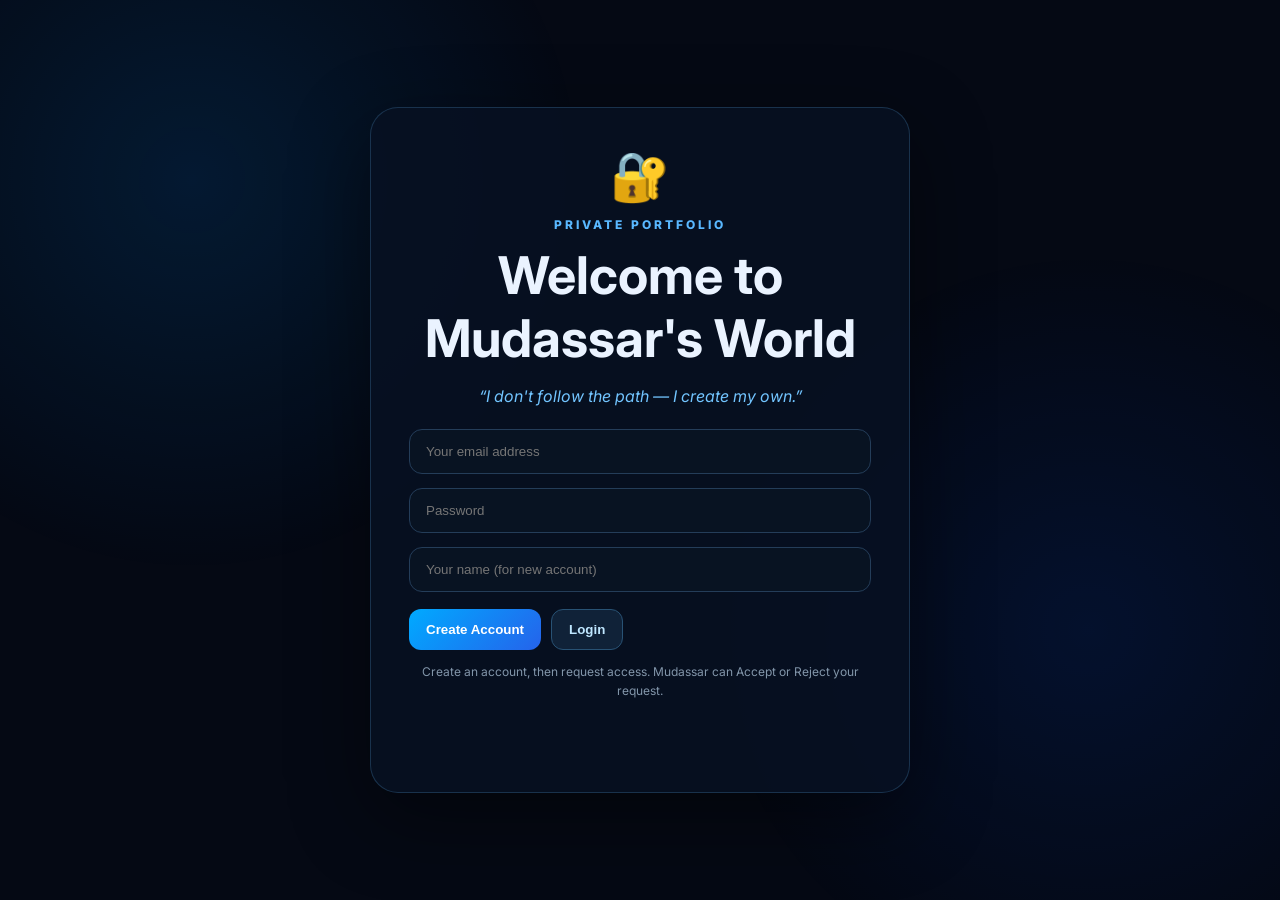
==== index.html @ cb828312 "DIT Student | Web Developer | Video Editor | MS Office & Data Entry Specialist" ====
<!DOCTYPE html>
<html lang="en">
<head>
  <meta charset="UTF-8">
  <meta name="viewport" content="width=device-width, initial-scale=1.0">
  <title>Mudassar's World | Private Portfolio</title>
  <link rel="stylesheet" href="style.css">
  <link rel="preconnect" href="https://fonts.googleapis.com">
  <link href="https://fonts.googleapis.com/css2?family=Inter:wght@400;500;600;700;800&display=swap" rel="stylesheet">
</head>
<body>
  <div id="accessScreen" class="access-screen">
    <div class="access-card">
      <div class="brand-icon">🔐</div>
      <p class="eyebrow">PRIVATE PORTFOLIO</p>
      <h1>Welcome to Mudassar's World</h1>
      <p class="tagline">“I don't follow the path — I create my own.”</p>

      <div id="authArea">
        <div id="authForm">
          <input id="email" type="email" placeholder="Your email address" autocomplete="email">
          <input id="password" type="password" placeholder="Password" autocomplete="current-password">
          <input id="fullName" type="text" placeholder="Your name (for new account)">
          <div class="btn-row">
            <button id="signupBtn" class="btn primary">Create Account</button>
            <button id="loginBtn" class="btn secondary">Login</button>
          </div>
          <p class="small">Create an account, then request access. Mudassar can Accept or Reject your request.</p>
        </div>

        <div id="requestArea" class="hidden">
          <p id="loggedInText"></p>
          <textarea id="reason" placeholder="Why would you like to view this portfolio?"></textarea>
          <button id="requestBtn" class="btn primary full">Request Access</button>
          <button id="logoutBtn" class="link-btn">Log out</button>
        </div>

        <div id="statusArea" class="hidden">
          <div id="statusIcon" class="status-icon">⏳</div>
          <h2 id="statusTitle">Access Pending</h2>
          <p id="statusText">Your request is waiting for approval.</p>
          <button id="refreshBtn" class="btn secondary">Check Again</button>
          <button id="logoutBtn2" class="link-btn">Log out</button>
        </div>
      </div>

      <p id="message" class="message"></p>
    </div>
  </div>

  <main id="site" class="hidden">
    <nav class="nav">
      <div class="logo">M<span>U</span>DASSAR</div>
      <div class="nav-links">
        <a href="#home">🏠 Home</a>
        <a href="#about">👤 About</a>
        <a href="#education">🎓 Education</a>
        <a href="#dit">💻 DIT Journey</a>
        <a href="#skills">🛠️ Skills</a>
        <a href="#projects">🚀 Projects</a>
        <a href="#photos">📸 Photos</a>
        <a href="#videos">🎬 Videos</a>
        <a href="#contact">📞 Contact</a>
      </div>
      <button id="siteLogout" class="logout-small">Logout</button>
    </nav>

    <section id="home" class="hero">
      <div class="hero-glow"></div>
      <div class="hero-content">
        <div class="profile-wrap">
          <img src="images/profile.jpg" alt="Mudassar profile photo" onerror="this.style.display='none';this.nextElementSibling.style.display='grid'">
          <div class="profile-placeholder">M</div>
        </div>
        <p class="eyebrow">WELCOME TO MY WORLD</p>
        <h1>Mudassar's <span>Portfolio</span></h1>
        <p class="hero-quote">“I don't follow the path — I create my own.”</p>
        <p class="hero-sub">DIT Student • Web Developer • Video Editor • Creative Learner</p>
        <div class="hero-buttons">
          <a class="btn primary" href="#about">Explore My Portfolio →</a>
          <a class="btn secondary" href="#projects">View Projects</a>
        </div>
      </div>
    </section>

    <section id="about" class="section">
      <div class="section-title"><span>👤</span><div><p>WHO I AM</p><h2>About Me</h2></div></div>
      <div class="about-grid">
        <div class="glass card">
          <h3>Hi, I'm Mudassar 👋</h3>
          <p>I am a student and technology learner interested in web development, office productivity, graphic design and video editing. I enjoy building practical projects and improving my computer skills.</p>
          <p>My current learning journey includes DIT at Government Skill Development Center, Hassa Balakot, while continuing my college studies.</p>
        </div>
        <div class="stats">
          <div class="glass stat"><strong>20</strong><span>Photos</span></div>
          <div class="glass stat"><strong>20</strong><span>Videos</span></div>
          <div class="glass stat"><strong>6/12</strong><span>DIT Months</span></div>
          <div class="glass stat"><strong>1st</strong><span>Year Complete</span></div>
        </div>
      </div>
    </section>

    <section id="education" class="section alt">
      <div class="section-title"><span>🎓</span><div><p>MY ACADEMIC PATH</p><h2>Education</h2></div></div>
      <div class="timeline">
        <article class="timeline-item glass"><div class="dot">🏫</div><div><span>Completed</span><h3>Matriculation</h3><p>Government High School Jabri Kalish, Mansehra</p></div></article>
        <article class="timeline-item glass"><div class="dot">🎓</div><div><span>Completed</span><h3>Intermediate — 1st Year</h3><p>Government Degree College Balakot</p></div></article>
        <article class="timeline-item glass"><div class="dot">💻</div><div><span>In Progress</span><h3>Diploma in Information Technology (DIT)</h3><p>Government Skill Development Center (GSDC), Hassa Balakot</p><p><b>Course:</b> 1 year &nbsp; | &nbsp; <b>Progress:</b> 6 months</p></div></article>
      </div>
    </section>

    <section id="dit" class="section">
      <div class="section-title"><span>💻</span><div><p>MY LEARNING STORY</p><h2>DIT Journey</h2></div></div>
      <div class="glass progress-card">
        <div class="progress-head"><div><h3>Diploma in Information Technology</h3><p>Government Skill Development Center, Hassa Balakot</p></div><strong>50%</strong></div>
        <div class="progress"><div style="width:50%"></div></div>
        <p class="progress-note">6 months completed out of 12 months</p>
      </div>
      <div class="journey-grid">
        <div class="glass journey"><span>01–02</span><h3>🖥️ Computer Basics</h3><p>Computer fundamentals, Windows, file management, typing and office basics.</p></div>
        <div class="glass journey"><span>03–04</span><h3>📊 Office & Data</h3><p>MS Word, Excel, PowerPoint, formulas and data-entry practice.</p></div>
        <div class="glass journey"><span>05–06</span><h3>🌐 Creative & Web</h3><p>HTML/CSS, website work, Photoshop and Premiere Pro/video editing practice.</p></div>
        <div class="glass journey future"><span>07–12</span><h3>🚀 Next Stage</h3><p>Advanced practical work, projects and remaining DIT learning. Update this area according to your actual syllabus.</p></div>
      </div>
    </section>

    <section id="skills" class="section alt">
      <div class="section-title"><span>🛠️</span><div><p>WHAT I CAN DO</p><h2>My Skills</h2></div></div>
      <div class="skill-grid">
        <div class="skill glass"><div>📄</div><h3>MS Word</h3><p>Documents & formatting</p></div>
        <div class="skill glass"><div>📊</div><h3>MS Excel</h3><p>Formulas & spreadsheets</p></div>
        <div class="skill glass"><div>📽️</div><h3>PowerPoint</h3><p>Presentations</p></div>
        <div class="skill glass"><div>⌨️</div><h3>Data Entry</h3><p>Accurate data work</p></div>
        <div class="skill glass"><div>🌐</div><h3>HTML / CSS</h3><p>Web development</p></div>
        <div class="skill glass"><div>🎨</div><h3>Photoshop</h3><p>Graphic editing</p></div>
        <div class="skill glass"><div>🎬</div><h3>Premiere Pro</h3><p>Video editing</p></div>
        <div class="skill glass"><div>🤖</div><h3>AI Tools</h3><p>AI & creative workflows</p></div>
        <div class="skill glass"><div>💻</div><h3>C / C++</h3><p>Programming basics</p></div>
        <div class="skill glass"><div>🔗</div><h3>Networking</h3><p>Computer networking basics</p></div>
      </div>
    </section>

    <section id="projects" class="section">
      <div class="section-title"><span>🚀</span><div><p>MY WORK</p><h2>Projects</h2></div></div>
      <div class="project-grid">
        <article class="glass project"><div class="project-icon">🌐</div><h3>GSDC Hassa Balakot Website</h3><p>A responsive educational website project with modern sections and information.</p><span>HTML • CSS • JavaScript</span></article>
        <article class="glass project"><div class="project-icon">🎬</div><h3>Video Editing Projects</h3><p>Creative edits and video projects created while learning Premiere Pro.</p><span>Premiere Pro</span></article>
        <article class="glass project"><div class="project-icon">📊</div><h3>Office & Excel Practice</h3><p>Documents, spreadsheets, formulas and data-entry practice.</p><span>MS Office</span></article>
      </div>
    </section>

    <section id="photos" class="section alt">
      <div class="section-title"><span>📸</span><div><p>MY MEMORIES</p><h2>Photo Gallery</h2></div></div>
      <div class="media-grid" id="photoGrid"></div>
    </section>

    <section id="videos" class="section">
      <div class="section-title"><span>🎬</span><div><p>MY CREATIVE WORK</p><h2>Video Gallery</h2></div></div>
      <div class="video-grid" id="videoGrid"></div>
    </section>

    <section id="contact" class="section alt">
      <div class="section-title"><span>📞</span><div><p>LET'S CONNECT</p><h2>Contact</h2></div></div>
      <div class="glass contact-card">
        <h3>Thanks for visiting my portfolio! 🙌</h3>
        <p>You can add your real email and social links here before publishing.</p>
        <div class="contact-links">
          <a href="mailto:your-email@example.com">📧 Email</a>
          <a href="#" aria-label="Social profile">🌐 Social Media</a>
        </div>
      </div>
    </section>

    <footer>© 2026 Mudassar's Portfolio • Built with HTML, CSS & JavaScript</footer>
  </main>

  <script src="https://cdn.jsdelivr.net/npm/@supabase/supabase-js@2"></script>
  <script src="config.js"></script>
  <script src="app.js"></script>
</body>
</html>
---- style.css ----
*{box-sizing:border-box}html{scroll-behavior:smooth}body{margin:0;font-family:Inter,Arial,sans-serif;background:#050914;color:#eaf3ff}body:before{content:"";position:fixed;inset:0;pointer-events:none;background:radial-gradient(circle at 15% 20%,rgba(0,140,255,.13),transparent 30%),radial-gradient(circle at 85% 70%,rgba(0,80,255,.11),transparent 30%);z-index:-1}.hidden{display:none!important}.access-screen{min-height:100vh;display:grid;place-items:center;padding:24px}.access-card{width:min(540px,100%);padding:38px;border:1px solid rgba(100,190,255,.2);border-radius:28px;background:rgba(8,17,34,.86);box-shadow:0 25px 80px rgba(0,0,0,.45);text-align:center}.brand-icon{font-size:48px}.eyebrow{letter-spacing:3px;font-size:12px;color:#59b8ff;font-weight:800}.access-card h1{font-size:clamp(30px,6vw,52px);margin:12px 0}.tagline,.hero-quote{color:#72c5ff;font-style:italic}.access-card input,.access-card textarea{width:100%;margin:7px 0;padding:14px 16px;border-radius:13px;border:1px solid #243d59;background:#081322;color:white;outline:none}.access-card textarea{min-height:100px;resize:vertical}.btn-row{display:flex;gap:10px;margin-top:10px}.btn{border:0;border-radius:12px;padding:12px 17px;font-weight:800;cursor:pointer;transition:.2s}.btn:hover{transform:translateY(-2px)}.primary{background:linear-gradient(135deg,#00aaff,#2563eb);color:#fff}.secondary{background:#102238;color:#bfe7ff;border:1px solid #285274}.danger{background:#6d1720;color:#fff}.full{width:100%;margin-top:8px}.small{font-size:12px;color:#8296aa;line-height:1.6}.link-btn{background:none;border:0;color:#68bdff;cursor:pointer;margin-top:12px}.message{min-height:22px;color:#ff9b9b}.message.good{color:#69e0a5}.status-icon{font-size:50px;margin-top:10px}.nav{position:sticky;top:0;z-index:20;display:flex;align-items:center;gap:20px;padding:15px 5%;background:rgba(4,9,20,.78);backdrop-filter:blur(15px);border-bottom:1px solid rgba(100,180,255,.12)}.logo{font-weight:900;letter-spacing:2px}.logo span{color:#39b8ff}.nav-links{display:flex;gap:14px;overflow:auto;flex:1}.nav-links a{white-space:nowrap;color:#a8bfd5;text-decoration:none;font-size:13px}.nav-links a:hover{color:#4ec3ff}.logout-small{border:1px solid #294762;background:#0b1a2b;color:#9fdcff;border-radius:10px;padding:9px 12px}.hero{min-height:90vh;display:grid;place-items:center;text-align:center;padding:80px 5%;position:relative;overflow:hidden}.hero-glow{position:absolute;width:600px;height:600px;border-radius:50%;background:#008cff;filter:blur(160px);opacity:.12}.hero-content{position:relative}.profile-wrap{width:150px;height:150px;margin:0 auto 25px;border-radius:50%;padding:4px;background:linear-gradient(135deg,#00b7ff,#2455ff);box-shadow:0 0 50px rgba(0,157,255,.25)}.profile-wrap img,.profile-placeholder{width:100%;height:100%;border-radius:50%;object-fit:cover}.profile-placeholder{display:none;place-items:center;background:#0d2137;font-size:60px;font-weight:900}.hero h1{font-size:clamp(44px,8vw,90px);line-height:1;margin:10px 0}.hero h1 span{color:#3dbbff}.hero-sub{color:#9eb2c8}.hero-buttons{display:flex;justify-content:center;gap:12px;flex-wrap:wrap;margin-top:28px}.section{padding:90px 7%;max-width:1300px;margin:auto}.alt{max-width:none;background:rgba(255,255,255,.018)}.section-title{display:flex;gap:14px;align-items:center;margin-bottom:35px}.section-title>span{font-size:32px}.section-title p{margin:0;color:#4dbdff;font-size:11px;letter-spacing:2px;font-weight:800}.section-title h2{margin:5px 0;font-size:38px}.glass{background:rgba(12,25,43,.7);border:1px solid rgba(115,190,255,.12);border-radius:20px;box-shadow:0 15px 45px rgba(0,0,0,.18)}.about-grid{display:grid;grid-template-columns:1.5fr 1fr;gap:20px}.card{padding:28px;line-height:1.8}.stats{display:grid;grid-template-columns:1fr 1fr;gap:14px}.stat{padding:25px;text-align:center}.stat strong{display:block;font-size:30px;color:#51c1ff}.stat span{color:#829bb3}.timeline{display:grid;gap:18px;max-width:850px}.timeline-item{display:flex;gap:20px;padding:24px}.dot{font-size:28px}.timeline-item span,.journey>span{color:#4dbdff;font-size:12px;font-weight:800}.progress-card{padding:25px}.progress-head{display:flex;justify-content:space-between;gap:20px}.progress-head strong{font-size:32px;color:#52c4ff}.progress{height:12px;border-radius:20px;background:#10243a;overflow:hidden}.progress div{height:100%;background:linear-gradient(90deg,#00aaff,#315dff);border-radius:20px}.progress-note{color:#8097ac;font-size:13px}.journey-grid,.skill-grid,.project-grid{display:grid;grid-template-columns:repeat(4,1fr);gap:16px;margin-top:18px}.journey,.skill,.project{padding:22px}.journey h3,.skill h3,.project h3{margin:9px 0}.journey p,.skill p,.project p{color:#91a7bc;line-height:1.6;font-size:14px}.future{opacity:.78}.skill-grid{grid-template-columns:repeat(5,1fr)}.skill{text-align:center}.skill>div{font-size:32px}.project-grid{grid-template-columns:repeat(3,1fr)}.project-icon{font-size:40px}.project span{display:inline-block;margin-top:10px;padding:6px 9px;border-radius:20px;background:#0b2238;color:#55bdff;font-size:11px}.media-grid{display:grid;grid-template-columns:repeat(4,1fr);gap:15px}.media-card,.video-card{border:1px solid rgba(100,180,255,.12);border-radius:16px;background:#0b1727;overflow:hidden;color:white}.media-card{padding:0;text-align:left;cursor:pointer}.media-card img{width:100%;aspect-ratio:1;object-fit:cover;display:block}.media-card span,.video-card>span{display:block;padding:10px;color:#9bb0c4}.media-card.missing img{display:none}.media-card.missing{min-height:130px;display:grid;place-items:center}.video-grid{display:grid;grid-template-columns:repeat(3,1fr);gap:18px}.video-card video{width:100%;aspect-ratio:16/9;display:block;background:#000}.contact-card{padding:30px}.contact-links{display:flex;gap:12px;flex-wrap:wrap}.contact-links a{color:#9fdcff;text-decoration:none;padding:11px 15px;background:#0a1c30;border-radius:10px}footer{text-align:center;padding:30px;color:#627b91;font-size:12px}.admin-body{min-height:100vh;display:grid;place-items:center;padding:25px}.admin-wrap{width:min(1000px,100%)}.admin-card{padding:30px}.requests{display:grid;gap:12px;margin-top:25px}.request-row{display:flex;justify-content:space-between;gap:20px;align-items:center;padding:18px;border-radius:15px;background:#081525;border:1px solid #17334e}.request-row small{display:block;color:#8197aa;margin-top:8px}.actions{display:flex;gap:8px;flex-wrap:wrap}.status{display:inline-block;margin-top:8px;font-size:11px;font-weight:800}.status.approved{color:#5ce5a1}.status.rejected{color:#ff7777}.status.pending{color:#ffc56b}@media(max-width:900px){.nav{align-items:flex-start;flex-wrap:wrap}.nav-links{order:3;width:100%}.about-grid,.project-grid,.video-grid{grid-template-columns:1fr 1fr}.journey-grid{grid-template-columns:1fr 1fr}.skill-grid{grid-template-columns:repeat(3,1fr)}.media-grid{grid-template-columns:repeat(3,1fr)}}@media(max-width:600px){.section{padding:65px 5%}.about-grid,.project-grid,.video-grid,.journey-grid{grid-template-columns:1fr}.skill-grid{grid-template-columns:1fr 1fr}.media-grid{grid-template-columns:1fr 1fr}.access-card{padding:25px}.btn-row{flex-direction:column}.hero h1{font-size:45px}.request-row{flex-direction:column;align-items:flex-start}}
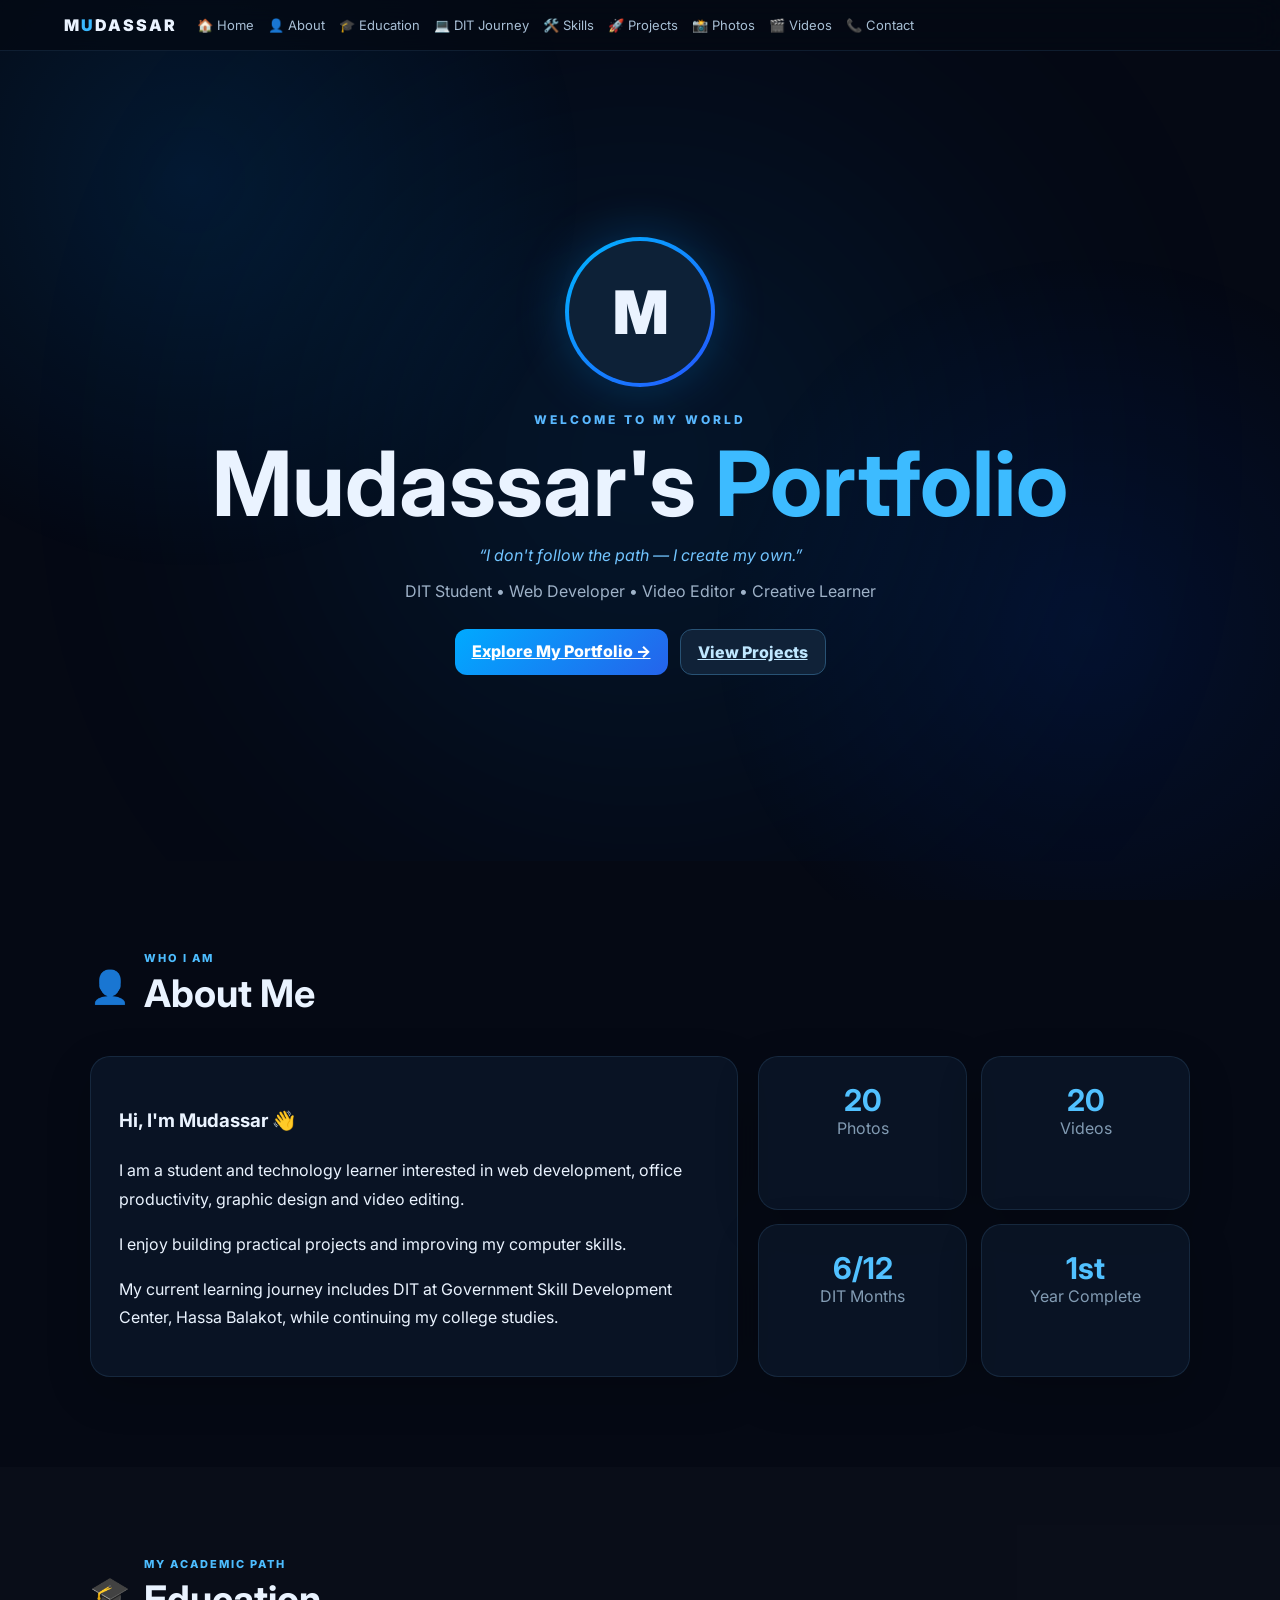
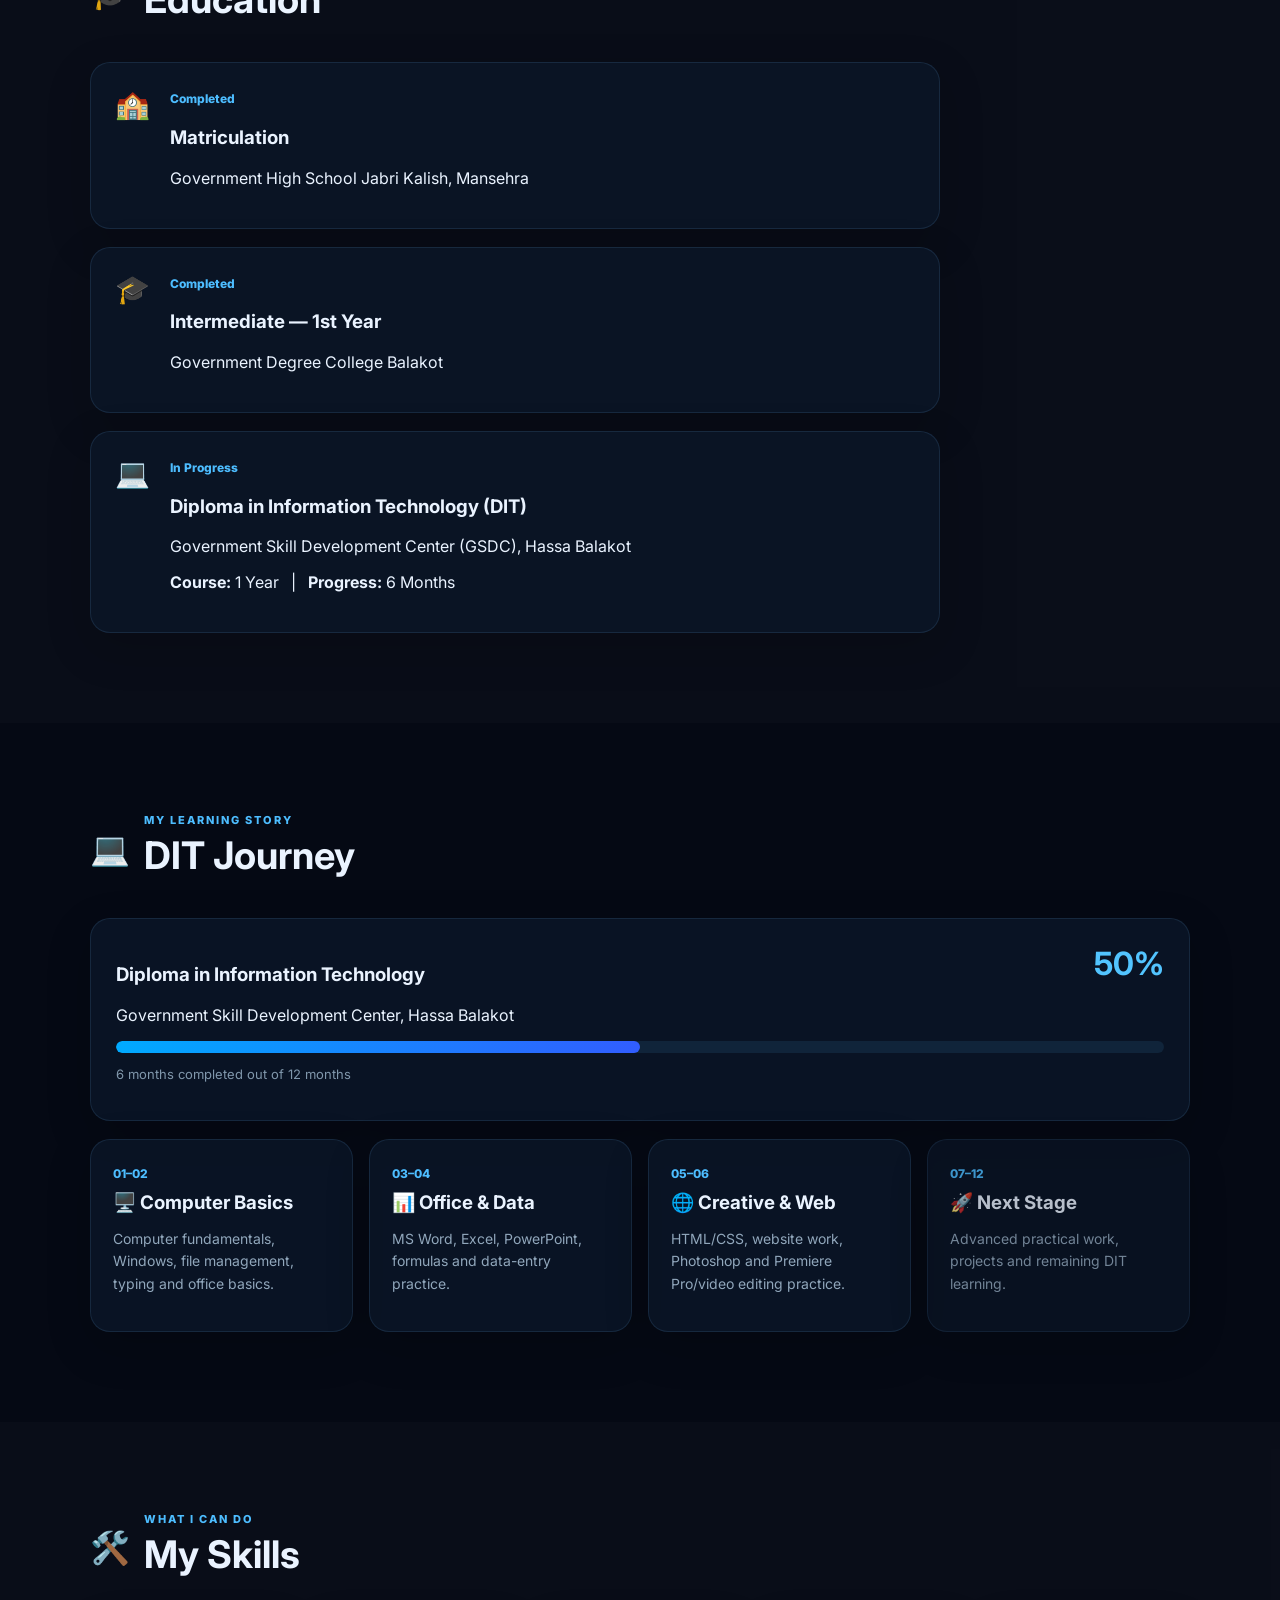
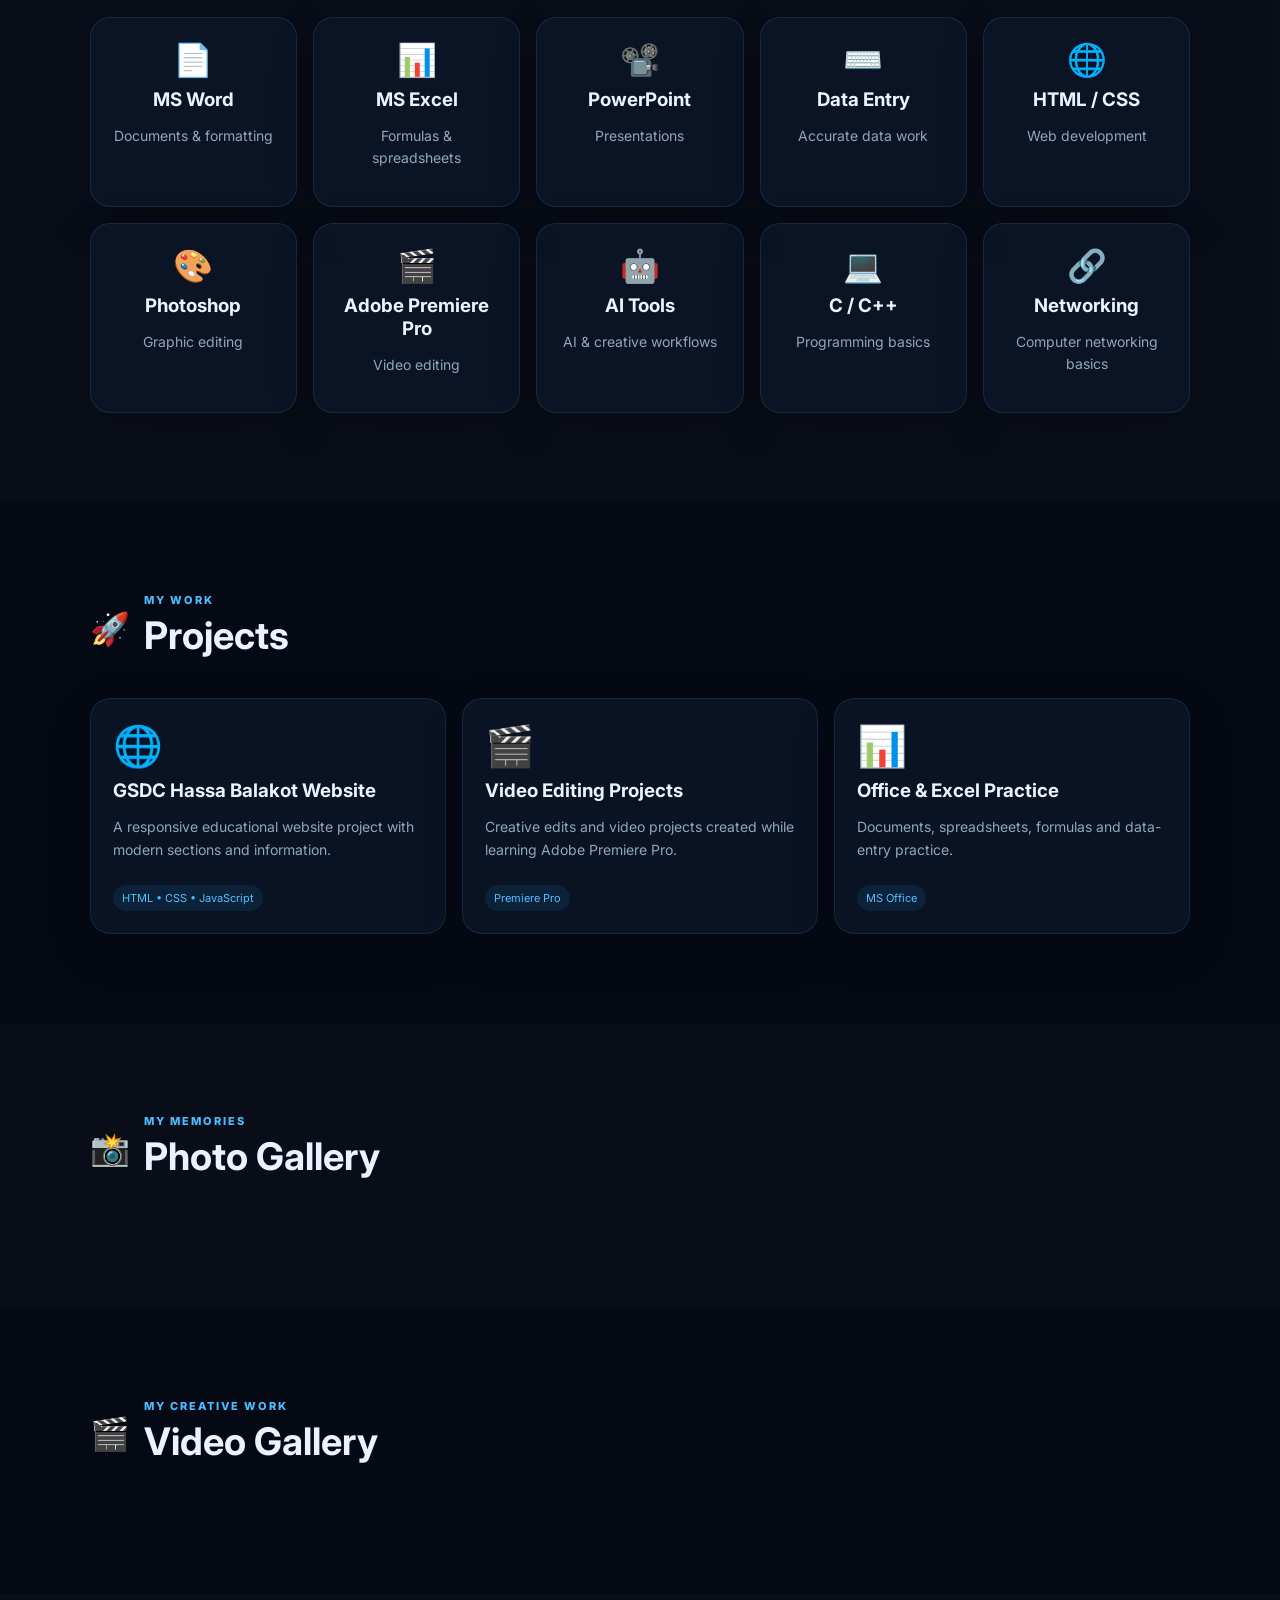
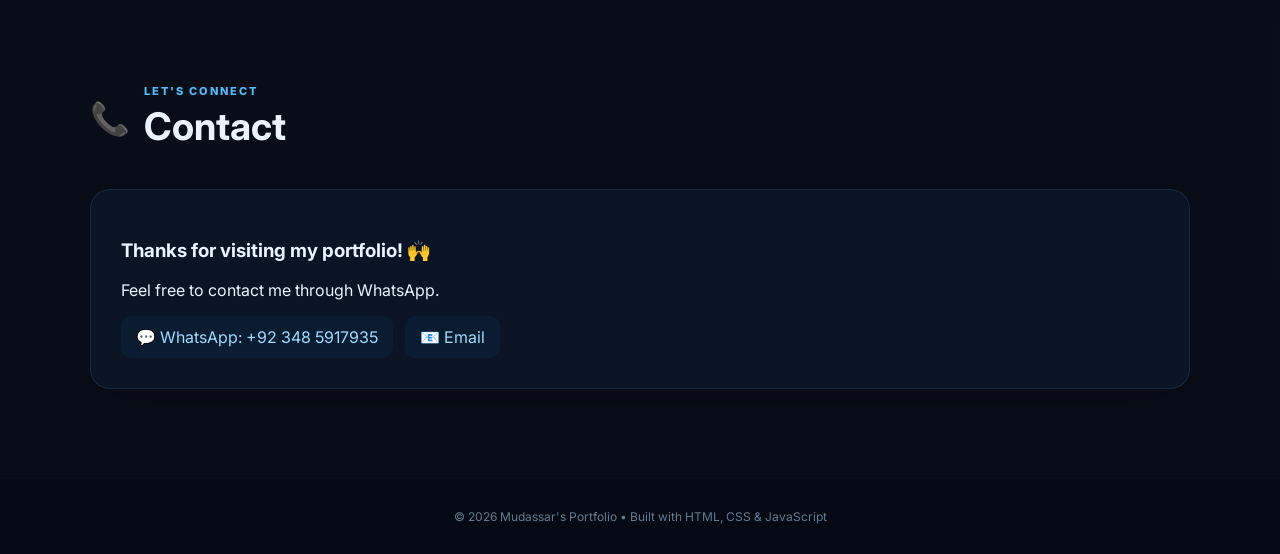
==== commit 37d07e09: "Update index.html" ====
--- a/index.html
+++ b/index.html
@@ -3,179 +3,651 @@
 <head>
   <meta charset="UTF-8">
   <meta name="viewport" content="width=device-width, initial-scale=1.0">
-  <title>Mudassar's World | Private Portfolio</title>
+
+  <title>Mudassar's World | Personal Portfolio</title>
+
   <link rel="stylesheet" href="style.css">
+
   <link rel="preconnect" href="https://fonts.googleapis.com">
   <link href="https://fonts.googleapis.com/css2?family=Inter:wght@400;500;600;700;800&display=swap" rel="stylesheet">
 </head>
+
 <body>
-  <div id="accessScreen" class="access-screen">
-    <div class="access-card">
-      <div class="brand-icon">🔐</div>
-      <p class="eyebrow">PRIVATE PORTFOLIO</p>
-      <h1>Welcome to Mudassar's World</h1>
-      <p class="tagline">“I don't follow the path — I create my own.”</p>
-
-      <div id="authArea">
-        <div id="authForm">
-          <input id="email" type="email" placeholder="Your email address" autocomplete="email">
-          <input id="password" type="password" placeholder="Password" autocomplete="current-password">
-          <input id="fullName" type="text" placeholder="Your name (for new account)">
-          <div class="btn-row">
-            <button id="signupBtn" class="btn primary">Create Account</button>
-            <button id="loginBtn" class="btn secondary">Login</button>
-          </div>
-          <p class="small">Create an account, then request access. Mudassar can Accept or Reject your request.</p>
-        </div>
-
-        <div id="requestArea" class="hidden">
-          <p id="loggedInText"></p>
-          <textarea id="reason" placeholder="Why would you like to view this portfolio?"></textarea>
-          <button id="requestBtn" class="btn primary full">Request Access</button>
-          <button id="logoutBtn" class="link-btn">Log out</button>
-        </div>
-
-        <div id="statusArea" class="hidden">
-          <div id="statusIcon" class="status-icon">⏳</div>
-          <h2 id="statusTitle">Access Pending</h2>
-          <p id="statusText">Your request is waiting for approval.</p>
-          <button id="refreshBtn" class="btn secondary">Check Again</button>
-          <button id="logoutBtn2" class="link-btn">Log out</button>
-        </div>
-      </div>
-
-      <p id="message" class="message"></p>
-    </div>
-  </div>
-
-  <main id="site" class="hidden">
-    <nav class="nav">
-      <div class="logo">M<span>U</span>DASSAR</div>
-      <div class="nav-links">
-        <a href="#home">🏠 Home</a>
-        <a href="#about">👤 About</a>
-        <a href="#education">🎓 Education</a>
-        <a href="#dit">💻 DIT Journey</a>
-        <a href="#skills">🛠️ Skills</a>
-        <a href="#projects">🚀 Projects</a>
-        <a href="#photos">📸 Photos</a>
-        <a href="#videos">🎬 Videos</a>
-        <a href="#contact">📞 Contact</a>
-      </div>
-      <button id="siteLogout" class="logout-small">Logout</button>
-    </nav>
-
-    <section id="home" class="hero">
-      <div class="hero-glow"></div>
-      <div class="hero-content">
-        <div class="profile-wrap">
-          <img src="images/profile.jpg" alt="Mudassar profile photo" onerror="this.style.display='none';this.nextElementSibling.style.display='grid'">
-          <div class="profile-placeholder">M</div>
-        </div>
-        <p class="eyebrow">WELCOME TO MY WORLD</p>
-        <h1>Mudassar's <span>Portfolio</span></h1>
-        <p class="hero-quote">“I don't follow the path — I create my own.”</p>
-        <p class="hero-sub">DIT Student • Web Developer • Video Editor • Creative Learner</p>
-        <div class="hero-buttons">
-          <a class="btn primary" href="#about">Explore My Portfolio →</a>
-          <a class="btn secondary" href="#projects">View Projects</a>
-        </div>
-      </div>
-    </section>
-
-    <section id="about" class="section">
-      <div class="section-title"><span>👤</span><div><p>WHO I AM</p><h2>About Me</h2></div></div>
-      <div class="about-grid">
-        <div class="glass card">
-          <h3>Hi, I'm Mudassar 👋</h3>
-          <p>I am a student and technology learner interested in web development, office productivity, graphic design and video editing. I enjoy building practical projects and improving my computer skills.</p>
-          <p>My current learning journey includes DIT at Government Skill Development Center, Hassa Balakot, while continuing my college studies.</p>
-        </div>
-        <div class="stats">
-          <div class="glass stat"><strong>20</strong><span>Photos</span></div>
-          <div class="glass stat"><strong>20</strong><span>Videos</span></div>
-          <div class="glass stat"><strong>6/12</strong><span>DIT Months</span></div>
-          <div class="glass stat"><strong>1st</strong><span>Year Complete</span></div>
-        </div>
-      </div>
-    </section>
-
-    <section id="education" class="section alt">
-      <div class="section-title"><span>🎓</span><div><p>MY ACADEMIC PATH</p><h2>Education</h2></div></div>
-      <div class="timeline">
-        <article class="timeline-item glass"><div class="dot">🏫</div><div><span>Completed</span><h3>Matriculation</h3><p>Government High School Jabri Kalish, Mansehra</p></div></article>
-        <article class="timeline-item glass"><div class="dot">🎓</div><div><span>Completed</span><h3>Intermediate — 1st Year</h3><p>Government Degree College Balakot</p></div></article>
-        <article class="timeline-item glass"><div class="dot">💻</div><div><span>In Progress</span><h3>Diploma in Information Technology (DIT)</h3><p>Government Skill Development Center (GSDC), Hassa Balakot</p><p><b>Course:</b> 1 year &nbsp; | &nbsp; <b>Progress:</b> 6 months</p></div></article>
-      </div>
-    </section>
-
-    <section id="dit" class="section">
-      <div class="section-title"><span>💻</span><div><p>MY LEARNING STORY</p><h2>DIT Journey</h2></div></div>
-      <div class="glass progress-card">
-        <div class="progress-head"><div><h3>Diploma in Information Technology</h3><p>Government Skill Development Center, Hassa Balakot</p></div><strong>50%</strong></div>
-        <div class="progress"><div style="width:50%"></div></div>
-        <p class="progress-note">6 months completed out of 12 months</p>
-      </div>
-      <div class="journey-grid">
-        <div class="glass journey"><span>01–02</span><h3>🖥️ Computer Basics</h3><p>Computer fundamentals, Windows, file management, typing and office basics.</p></div>
-        <div class="glass journey"><span>03–04</span><h3>📊 Office & Data</h3><p>MS Word, Excel, PowerPoint, formulas and data-entry practice.</p></div>
-        <div class="glass journey"><span>05–06</span><h3>🌐 Creative & Web</h3><p>HTML/CSS, website work, Photoshop and Premiere Pro/video editing practice.</p></div>
-        <div class="glass journey future"><span>07–12</span><h3>🚀 Next Stage</h3><p>Advanced practical work, projects and remaining DIT learning. Update this area according to your actual syllabus.</p></div>
-      </div>
-    </section>
-
-    <section id="skills" class="section alt">
-      <div class="section-title"><span>🛠️</span><div><p>WHAT I CAN DO</p><h2>My Skills</h2></div></div>
-      <div class="skill-grid">
-        <div class="skill glass"><div>📄</div><h3>MS Word</h3><p>Documents & formatting</p></div>
-        <div class="skill glass"><div>📊</div><h3>MS Excel</h3><p>Formulas & spreadsheets</p></div>
-        <div class="skill glass"><div>📽️</div><h3>PowerPoint</h3><p>Presentations</p></div>
-        <div class="skill glass"><div>⌨️</div><h3>Data Entry</h3><p>Accurate data work</p></div>
-        <div class="skill glass"><div>🌐</div><h3>HTML / CSS</h3><p>Web development</p></div>
-        <div class="skill glass"><div>🎨</div><h3>Photoshop</h3><p>Graphic editing</p></div>
-        <div class="skill glass"><div>🎬</div><h3>Premiere Pro</h3><p>Video editing</p></div>
-        <div class="skill glass"><div>🤖</div><h3>AI Tools</h3><p>AI & creative workflows</p></div>
-        <div class="skill glass"><div>💻</div><h3>C / C++</h3><p>Programming basics</p></div>
-        <div class="skill glass"><div>🔗</div><h3>Networking</h3><p>Computer networking basics</p></div>
-      </div>
-    </section>
-
-    <section id="projects" class="section">
-      <div class="section-title"><span>🚀</span><div><p>MY WORK</p><h2>Projects</h2></div></div>
-      <div class="project-grid">
-        <article class="glass project"><div class="project-icon">🌐</div><h3>GSDC Hassa Balakot Website</h3><p>A responsive educational website project with modern sections and information.</p><span>HTML • CSS • JavaScript</span></article>
-        <article class="glass project"><div class="project-icon">🎬</div><h3>Video Editing Projects</h3><p>Creative edits and video projects created while learning Premiere Pro.</p><span>Premiere Pro</span></article>
-        <article class="glass project"><div class="project-icon">📊</div><h3>Office & Excel Practice</h3><p>Documents, spreadsheets, formulas and data-entry practice.</p><span>MS Office</span></article>
-      </div>
-    </section>
-
-    <section id="photos" class="section alt">
-      <div class="section-title"><span>📸</span><div><p>MY MEMORIES</p><h2>Photo Gallery</h2></div></div>
-      <div class="media-grid" id="photoGrid"></div>
-    </section>
-
-    <section id="videos" class="section">
-      <div class="section-title"><span>🎬</span><div><p>MY CREATIVE WORK</p><h2>Video Gallery</h2></div></div>
-      <div class="video-grid" id="videoGrid"></div>
-    </section>
-
-    <section id="contact" class="section alt">
-      <div class="section-title"><span>📞</span><div><p>LET'S CONNECT</p><h2>Contact</h2></div></div>
-      <div class="glass contact-card">
-        <h3>Thanks for visiting my portfolio! 🙌</h3>
-        <p>You can add your real email and social links here before publishing.</p>
-        <div class="contact-links">
-          <a href="mailto:your-email@example.com">📧 Email</a>
-          <a href="#" aria-label="Social profile">🌐 Social Media</a>
-        </div>
-      </div>
-    </section>
-
-    <footer>© 2026 Mudassar's Portfolio • Built with HTML, CSS & JavaScript</footer>
-  </main>
-
-  <script src="https://cdn.jsdelivr.net/npm/@supabase/supabase-js@2"></script>
-  <script src="config.js"></script>
+
+  <!-- ==================== NAVBAR ==================== -->
+  <nav class="nav">
+
+    <div class="logo">
+      M<span>U</span>DASSAR
+    </div>
+
+    <div class="nav-links">
+      <a href="#home">🏠 Home</a>
+      <a href="#about">👤 About</a>
+      <a href="#education">🎓 Education</a>
+      <a href="#dit">💻 DIT Journey</a>
+      <a href="#skills">🛠️ Skills</a>
+      <a href="#projects">🚀 Projects</a>
+      <a href="#photos">📸 Photos</a>
+      <a href="#videos">🎬 Videos</a>
+      <a href="#contact">📞 Contact</a>
+    </div>
+
+  </nav>
+
+
+  <!-- ==================== HOME ==================== -->
+  <section id="home" class="hero">
+
+    <div class="hero-glow"></div>
+
+    <div class="hero-content">
+
+      <div class="profile-wrap">
+
+        <img
+          src="images/profile.jpg"
+          alt="Mudassar profile photo"
+          onerror="this.style.display='none';this.nextElementSibling.style.display='grid'"
+        >
+
+        <div class="profile-placeholder">
+          M
+        </div>
+
+      </div>
+
+      <p class="eyebrow">
+        WELCOME TO MY WORLD
+      </p>
+
+      <h1>
+        Mudassar's <span>Portfolio</span>
+      </h1>
+
+      <p class="hero-quote">
+        “I don't follow the path — I create my own.”
+      </p>
+
+      <p class="hero-sub">
+        DIT Student • Web Developer • Video Editor • Creative Learner
+      </p>
+
+      <div class="hero-buttons">
+
+        <a class="btn primary" href="#about">
+          Explore My Portfolio →
+        </a>
+
+        <a class="btn secondary" href="#projects">
+          View Projects
+        </a>
+
+      </div>
+
+    </div>
+
+  </section>
+
+
+  <!-- ==================== ABOUT ==================== -->
+  <section id="about" class="section">
+
+    <div class="section-title">
+
+      <span>👤</span>
+
+      <div>
+        <p>WHO I AM</p>
+        <h2>About Me</h2>
+      </div>
+
+    </div>
+
+
+    <div class="about-grid">
+
+      <div class="glass card">
+
+        <h3>
+          Hi, I'm Mudassar 👋
+        </h3>
+
+        <p>
+          I am a student and technology learner interested in
+          web development, office productivity, graphic design
+          and video editing.
+        </p>
+
+        <p>
+          I enjoy building practical projects and improving my
+          computer skills.
+        </p>
+
+        <p>
+          My current learning journey includes DIT at
+          Government Skill Development Center, Hassa Balakot,
+          while continuing my college studies.
+        </p>
+
+      </div>
+
+
+      <div class="stats">
+
+        <div class="glass stat">
+          <strong>20</strong>
+          <span>Photos</span>
+        </div>
+
+        <div class="glass stat">
+          <strong>20</strong>
+          <span>Videos</span>
+        </div>
+
+        <div class="glass stat">
+          <strong>6/12</strong>
+          <span>DIT Months</span>
+        </div>
+
+        <div class="glass stat">
+          <strong>1st</strong>
+          <span>Year Complete</span>
+        </div>
+
+      </div>
+
+    </div>
+
+  </section>
+
+
+  <!-- ==================== EDUCATION ==================== -->
+  <section id="education" class="section alt">
+
+    <div class="section-title">
+
+      <span>🎓</span>
+
+      <div>
+        <p>MY ACADEMIC PATH</p>
+        <h2>Education</h2>
+      </div>
+
+    </div>
+
+
+    <div class="timeline">
+
+      <article class="timeline-item glass">
+
+        <div class="dot">
+          🏫
+        </div>
+
+        <div>
+
+          <span>Completed</span>
+
+          <h3>
+            Matriculation
+          </h3>
+
+          <p>
+            Government High School Jabri Kalish, Mansehra
+          </p>
+
+        </div>
+
+      </article>
+
+
+      <article class="timeline-item glass">
+
+        <div class="dot">
+          🎓
+        </div>
+
+        <div>
+
+          <span>Completed</span>
+
+          <h3>
+            Intermediate — 1st Year
+          </h3>
+
+          <p>
+            Government Degree College Balakot
+          </p>
+
+        </div>
+
+      </article>
+
+
+      <article class="timeline-item glass">
+
+        <div class="dot">
+          💻
+        </div>
+
+        <div>
+
+          <span>In Progress</span>
+
+          <h3>
+            Diploma in Information Technology (DIT)
+          </h3>
+
+          <p>
+            Government Skill Development Center (GSDC),
+            Hassa Balakot
+          </p>
+
+          <p>
+            <b>Course:</b> 1 Year
+            &nbsp; | &nbsp;
+            <b>Progress:</b> 6 Months
+          </p>
+
+        </div>
+
+      </article>
+
+    </div>
+
+  </section>
+
+
+  <!-- ==================== DIT JOURNEY ==================== -->
+  <section id="dit" class="section">
+
+    <div class="section-title">
+
+      <span>💻</span>
+
+      <div>
+        <p>MY LEARNING STORY</p>
+        <h2>DIT Journey</h2>
+      </div>
+
+    </div>
+
+
+    <div class="glass progress-card">
+
+      <div class="progress-head">
+
+        <div>
+
+          <h3>
+            Diploma in Information Technology
+          </h3>
+
+          <p>
+            Government Skill Development Center,
+            Hassa Balakot
+          </p>
+
+        </div>
+
+        <strong>
+          50%
+        </strong>
+
+      </div>
+
+
+      <div class="progress">
+
+        <div style="width:50%"></div>
+
+      </div>
+
+      <p class="progress-note">
+        6 months completed out of 12 months
+      </p>
+
+    </div>
+
+
+    <div class="journey-grid">
+
+      <div class="glass journey">
+
+        <span>01–02</span>
+
+        <h3>
+          🖥️ Computer Basics
+        </h3>
+
+        <p>
+          Computer fundamentals, Windows,
+          file management, typing and office basics.
+        </p>
+
+      </div>
+
+
+      <div class="glass journey">
+
+        <span>03–04</span>
+
+        <h3>
+          📊 Office & Data
+        </h3>
+
+        <p>
+          MS Word, Excel, PowerPoint,
+          formulas and data-entry practice.
+        </p>
+
+      </div>
+
+
+      <div class="glass journey">
+
+        <span>05–06</span>
+
+        <h3>
+          🌐 Creative & Web
+        </h3>
+
+        <p>
+          HTML/CSS, website work, Photoshop
+          and Premiere Pro/video editing practice.
+        </p>
+
+      </div>
+
+
+      <div class="glass journey future">
+
+        <span>07–12</span>
+
+        <h3>
+          🚀 Next Stage
+        </h3>
+
+        <p>
+          Advanced practical work, projects and
+          remaining DIT learning.
+        </p>
+
+      </div>
+
+    </div>
+
+  </section>
+
+
+  <!-- ==================== SKILLS ==================== -->
+  <section id="skills" class="section alt">
+
+    <div class="section-title">
+
+      <span>🛠️</span>
+
+      <div>
+        <p>WHAT I CAN DO</p>
+        <h2>My Skills</h2>
+      </div>
+
+    </div>
+
+
+    <div class="skill-grid">
+
+      <div class="skill glass">
+        <div>📄</div>
+        <h3>MS Word</h3>
+        <p>Documents & formatting</p>
+      </div>
+
+      <div class="skill glass">
+        <div>📊</div>
+        <h3>MS Excel</h3>
+        <p>Formulas & spreadsheets</p>
+      </div>
+
+      <div class="skill glass">
+        <div>📽️</div>
+        <h3>PowerPoint</h3>
+        <p>Presentations</p>
+      </div>
+
+      <div class="skill glass">
+        <div>⌨️</div>
+        <h3>Data Entry</h3>
+        <p>Accurate data work</p>
+      </div>
+
+      <div class="skill glass">
+        <div>🌐</div>
+        <h3>HTML / CSS</h3>
+        <p>Web development</p>
+      </div>
+
+      <div class="skill glass">
+        <div>🎨</div>
+        <h3>Photoshop</h3>
+        <p>Graphic editing</p>
+      </div>
+
+      <div class="skill glass">
+        <div>🎬</div>
+        <h3>Adobe Premiere Pro</h3>
+        <p>Video editing</p>
+      </div>
+
+      <div class="skill glass">
+        <div>🤖</div>
+        <h3>AI Tools</h3>
+        <p>AI & creative workflows</p>
+      </div>
+
+      <div class="skill glass">
+        <div>💻</div>
+        <h3>C / C++</h3>
+        <p>Programming basics</p>
+      </div>
+
+      <div class="skill glass">
+        <div>🔗</div>
+        <h3>Networking</h3>
+        <p>Computer networking basics</p>
+      </div>
+
+    </div>
+
+  </section>
+
+
+  <!-- ==================== PROJECTS ==================== -->
+  <section id="projects" class="section">
+
+    <div class="section-title">
+
+      <span>🚀</span>
+
+      <div>
+        <p>MY WORK</p>
+        <h2>Projects</h2>
+      </div>
+
+    </div>
+
+
+    <div class="project-grid">
+
+      <article class="glass project">
+
+        <div class="project-icon">
+          🌐
+        </div>
+
+        <h3>
+          GSDC Hassa Balakot Website
+        </h3>
+
+        <p>
+          A responsive educational website project
+          with modern sections and information.
+        </p>
+
+        <span>
+          HTML • CSS • JavaScript
+        </span>
+
+      </article>
+
+
+      <article class="glass project">
+
+        <div class="project-icon">
+          🎬
+        </div>
+
+        <h3>
+          Video Editing Projects
+        </h3>
+
+        <p>
+          Creative edits and video projects created
+          while learning Adobe Premiere Pro.
+        </p>
+
+        <span>
+          Premiere Pro
+        </span>
+
+      </article>
+
+
+      <article class="glass project">
+
+        <div class="project-icon">
+          📊
+        </div>
+
+        <h3>
+          Office & Excel Practice
+        </h3>
+
+        <p>
+          Documents, spreadsheets, formulas
+          and data-entry practice.
+        </p>
+
+        <span>
+          MS Office
+        </span>
+
+      </article>
+
+    </div>
+
+  </section>
+
+
+  <!-- ==================== PHOTOS ==================== -->
+  <section id="photos" class="section alt">
+
+    <div class="section-title">
+
+      <span>📸</span>
+
+      <div>
+        <p>MY MEMORIES</p>
+        <h2>Photo Gallery</h2>
+      </div>
+
+    </div>
+
+    <div
+      class="media-grid"
+      id="photoGrid">
+    </div>
+
+  </section>
+
+
+  <!-- ==================== VIDEOS ==================== -->
+  <section id="videos" class="section">
+
+    <div class="section-title">
+
+      <span>🎬</span>
+
+      <div>
+        <p>MY CREATIVE WORK</p>
+        <h2>Video Gallery</h2>
+      </div>
+
+    </div>
+
+    <div
+      class="video-grid"
+      id="videoGrid">
+    </div>
+
+  </section>
+
+
+  <!-- ==================== CONTACT ==================== -->
+  <section id="contact" class="section alt">
+
+    <div class="section-title">
+
+      <span>📞</span>
+
+      <div>
+        <p>LET'S CONNECT</p>
+        <h2>Contact</h2>
+      </div>
+
+    </div>
+
+
+    <div class="glass contact-card">
+
+      <h3>
+        Thanks for visiting my portfolio! 🙌
+      </h3>
+
+      <p>
+        Feel free to contact me through WhatsApp.
+      </p>
+
+
+      <div class="contact-links">
+
+        <a
+          href="https://wa.me/923485917935"
+          target="_blank"
+          rel="noopener">
+          💬 WhatsApp: +92 348 5917935
+        </a>
+
+        <a
+          href="mailto:your-email@example.com">
+          📧 Email
+        </a>
+
+      </div>
+
+    </div>
+
+  </section>
+
+
+  <!-- ==================== FOOTER ==================== -->
+  <footer>
+    © 2026 Mudassar's Portfolio • Built with HTML, CSS & JavaScript
+  </footer>
+
+
   <script src="app.js"></script>
+
 </body>
-</html>+</html>
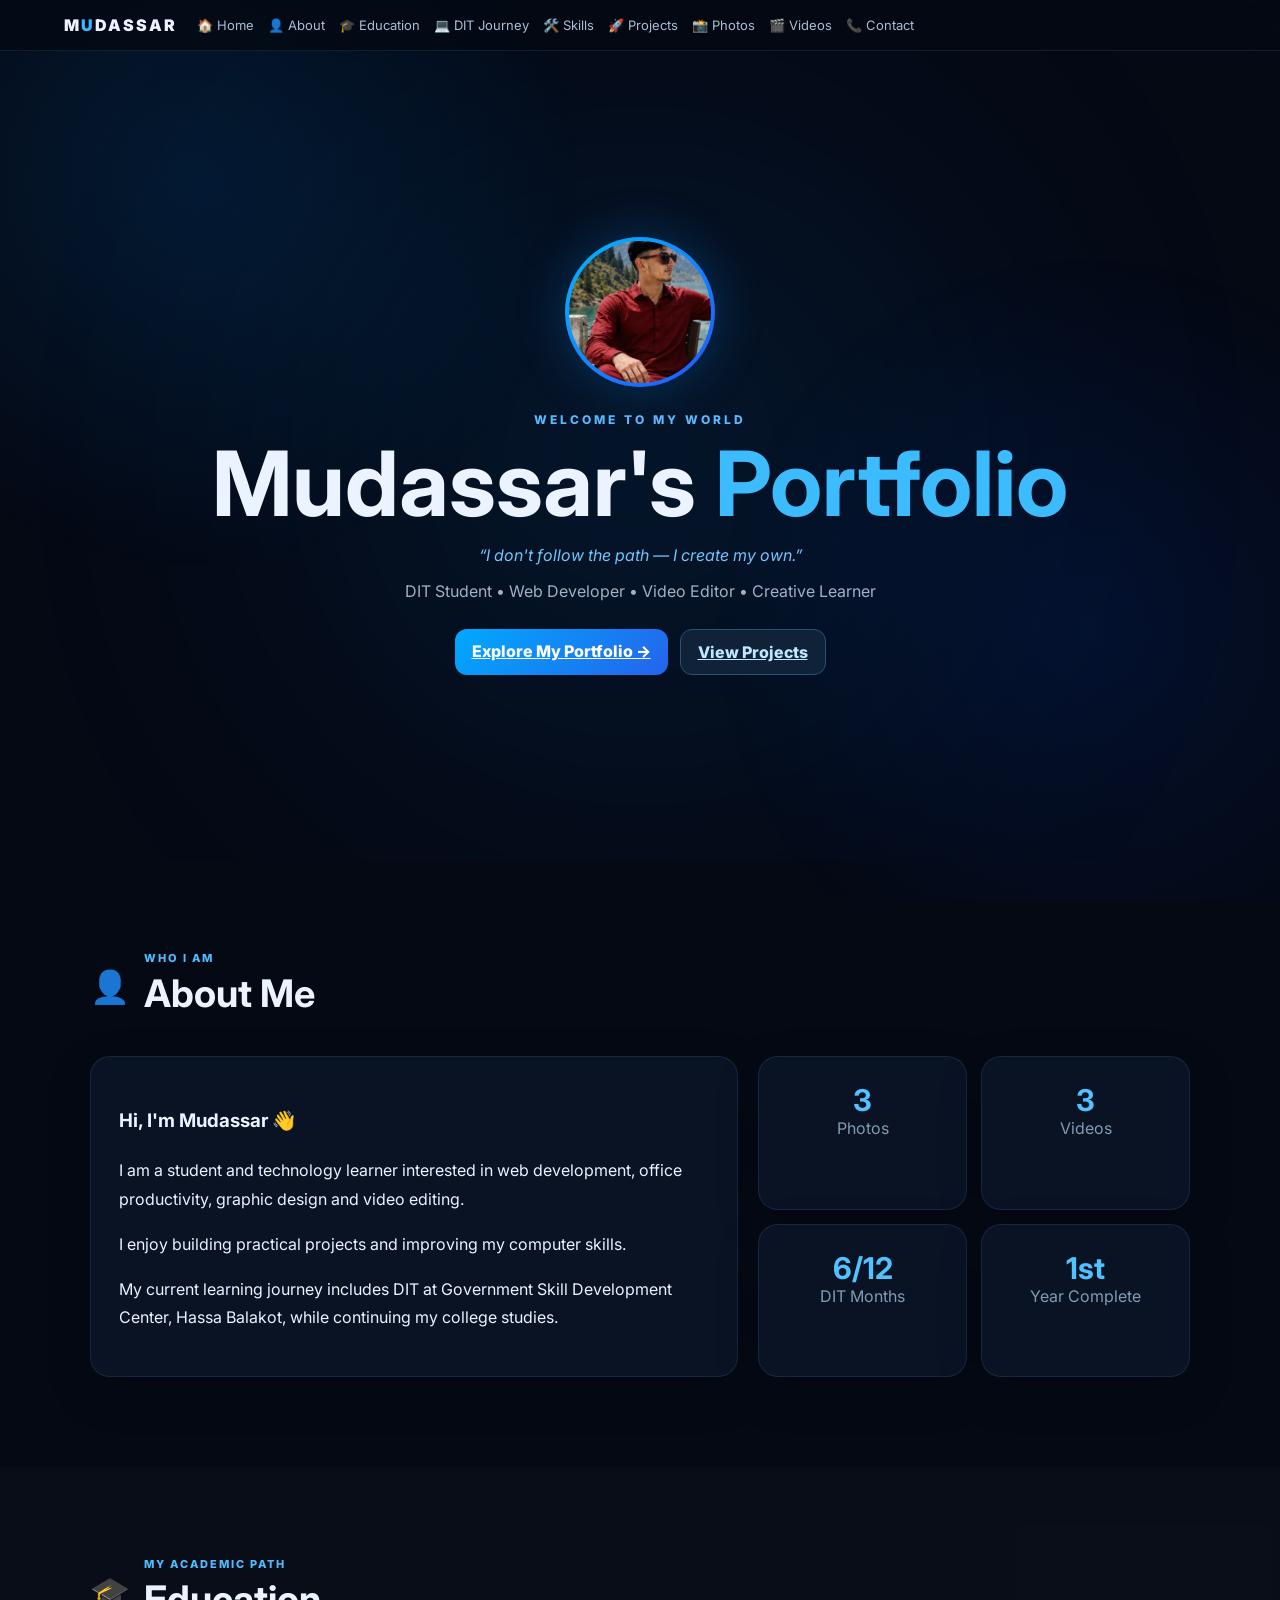
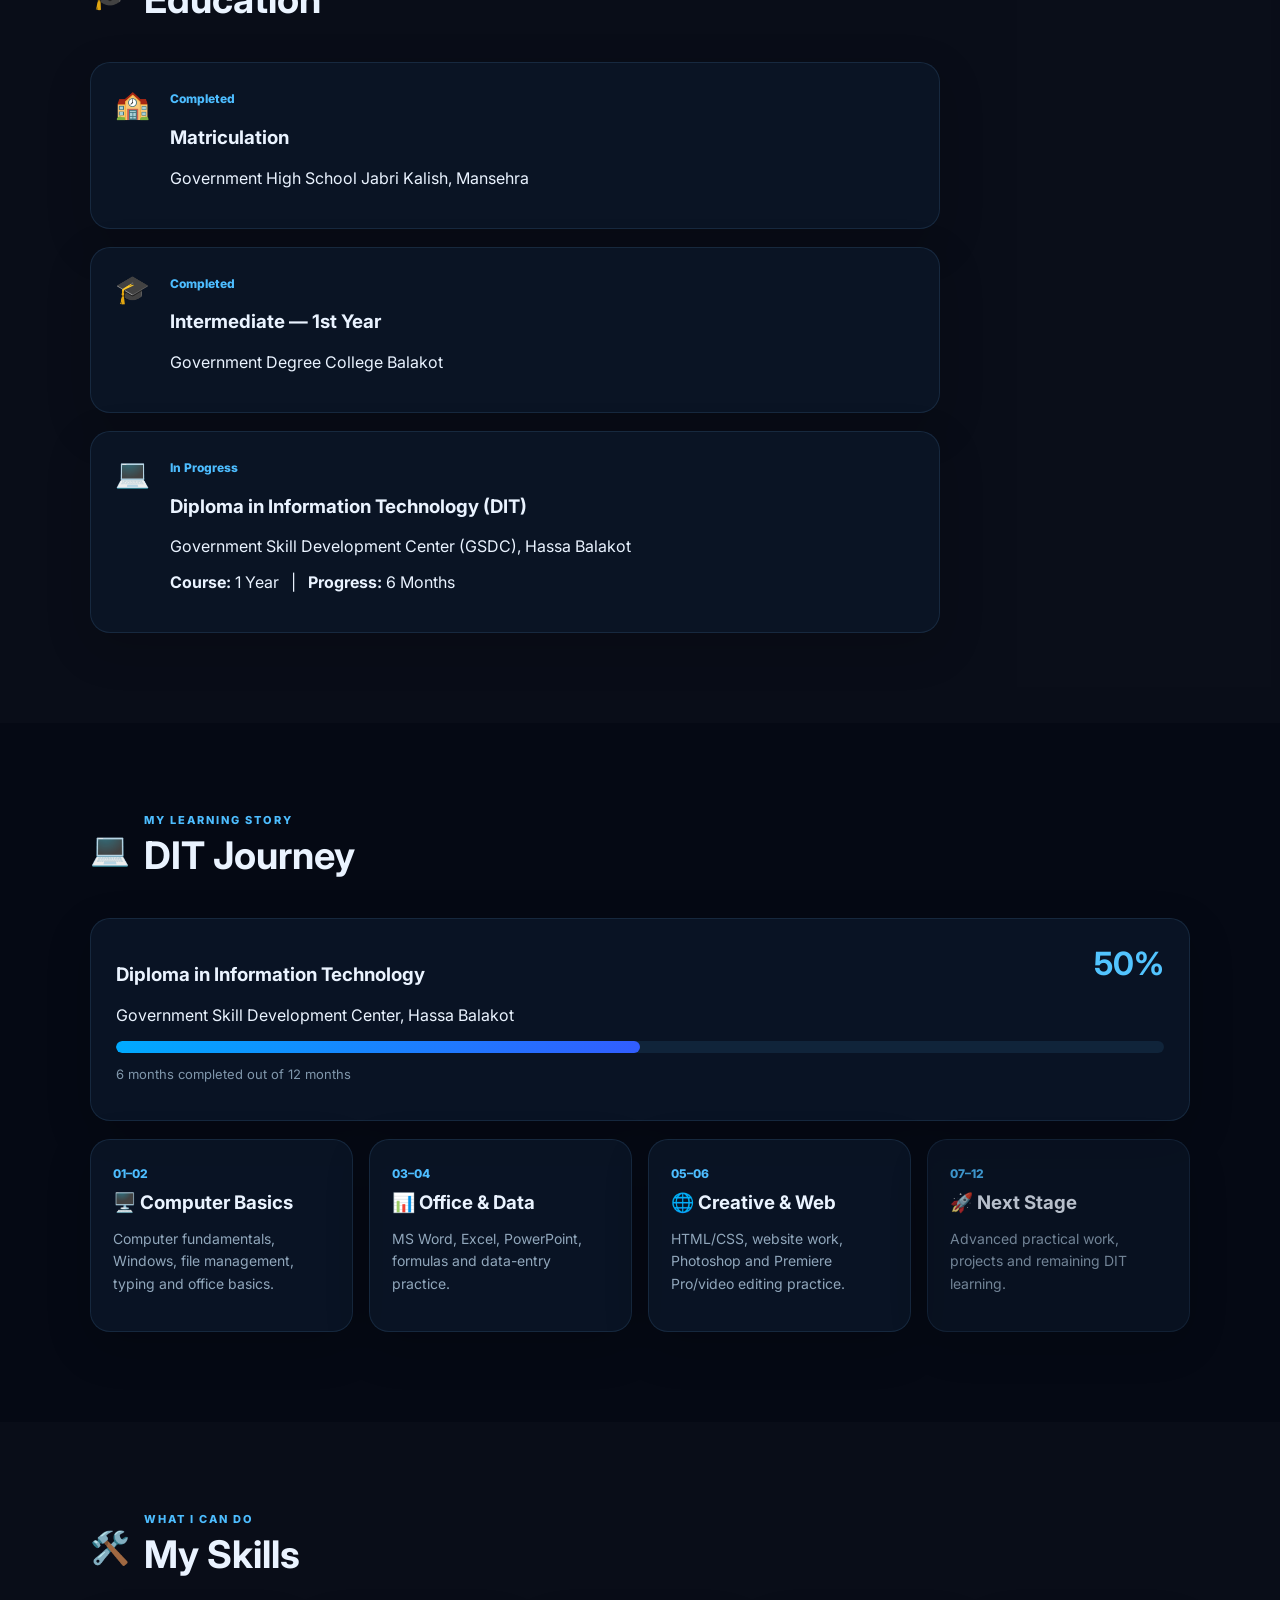
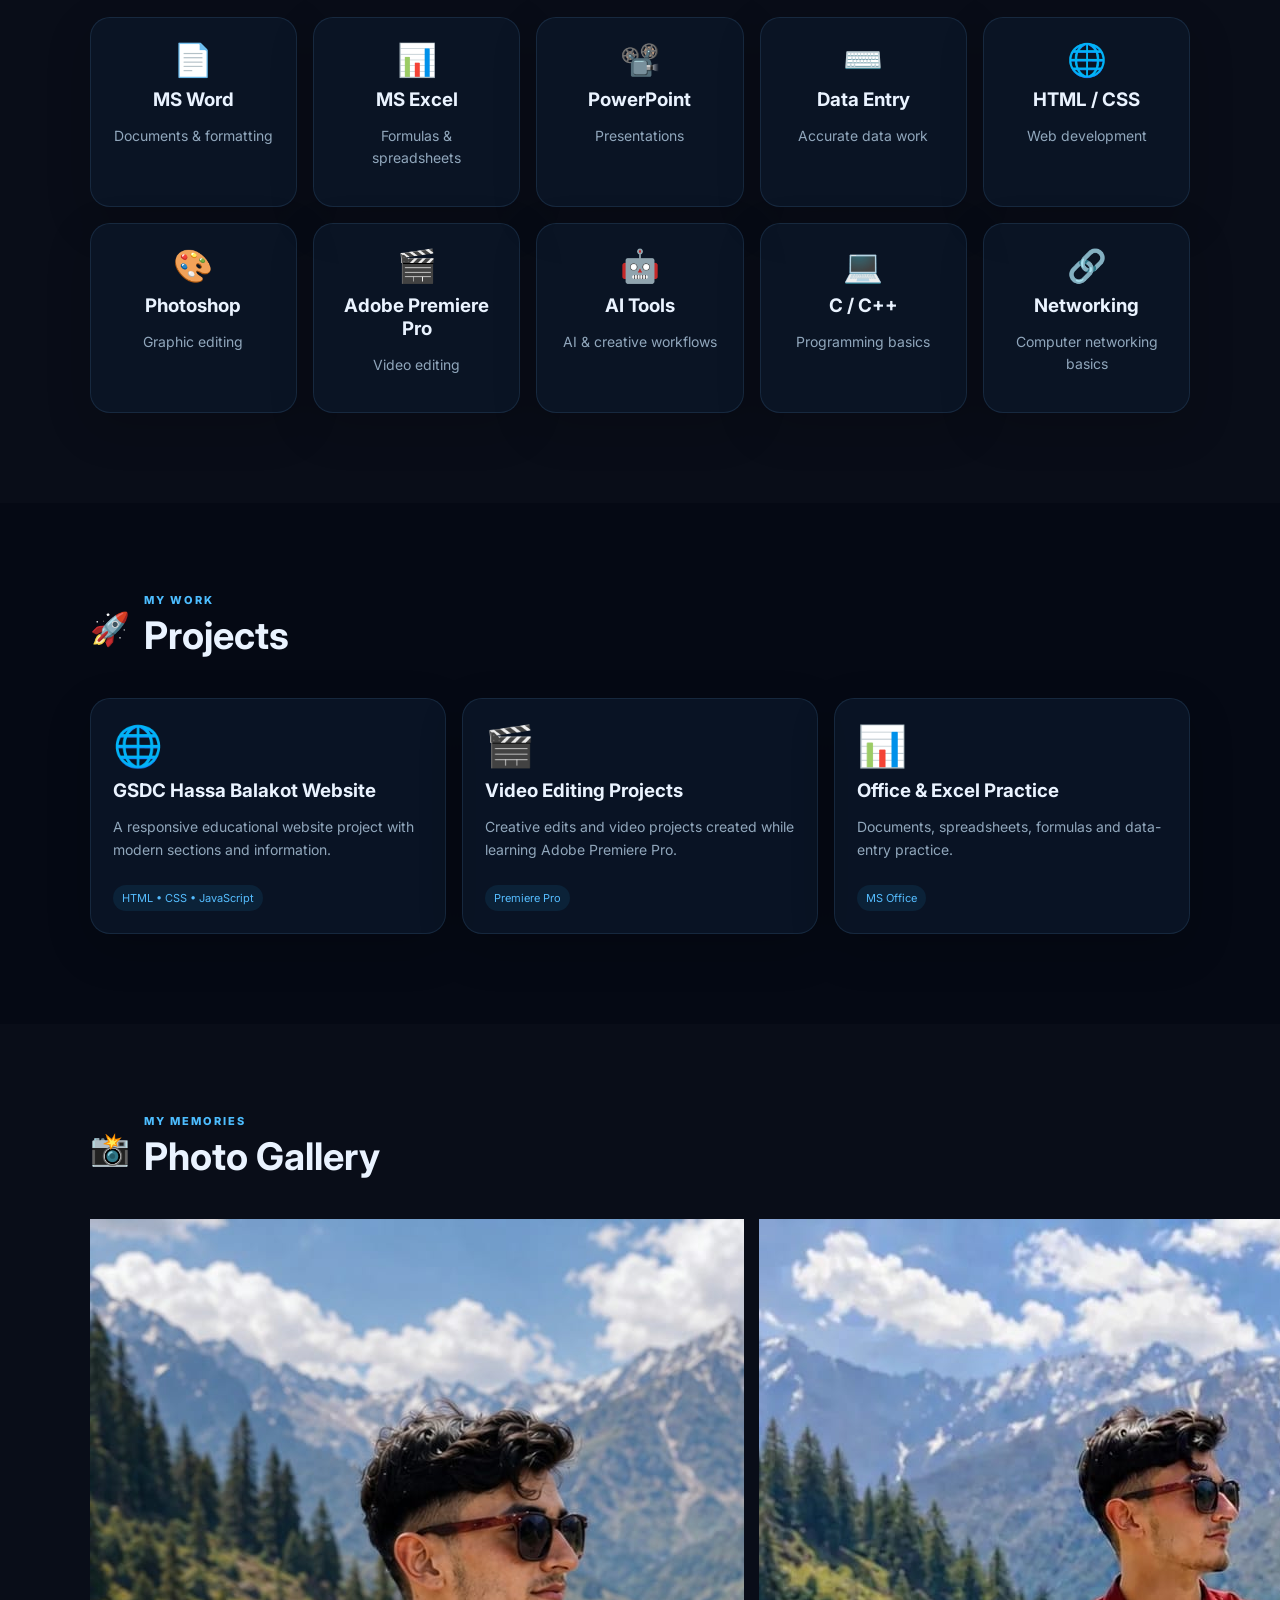
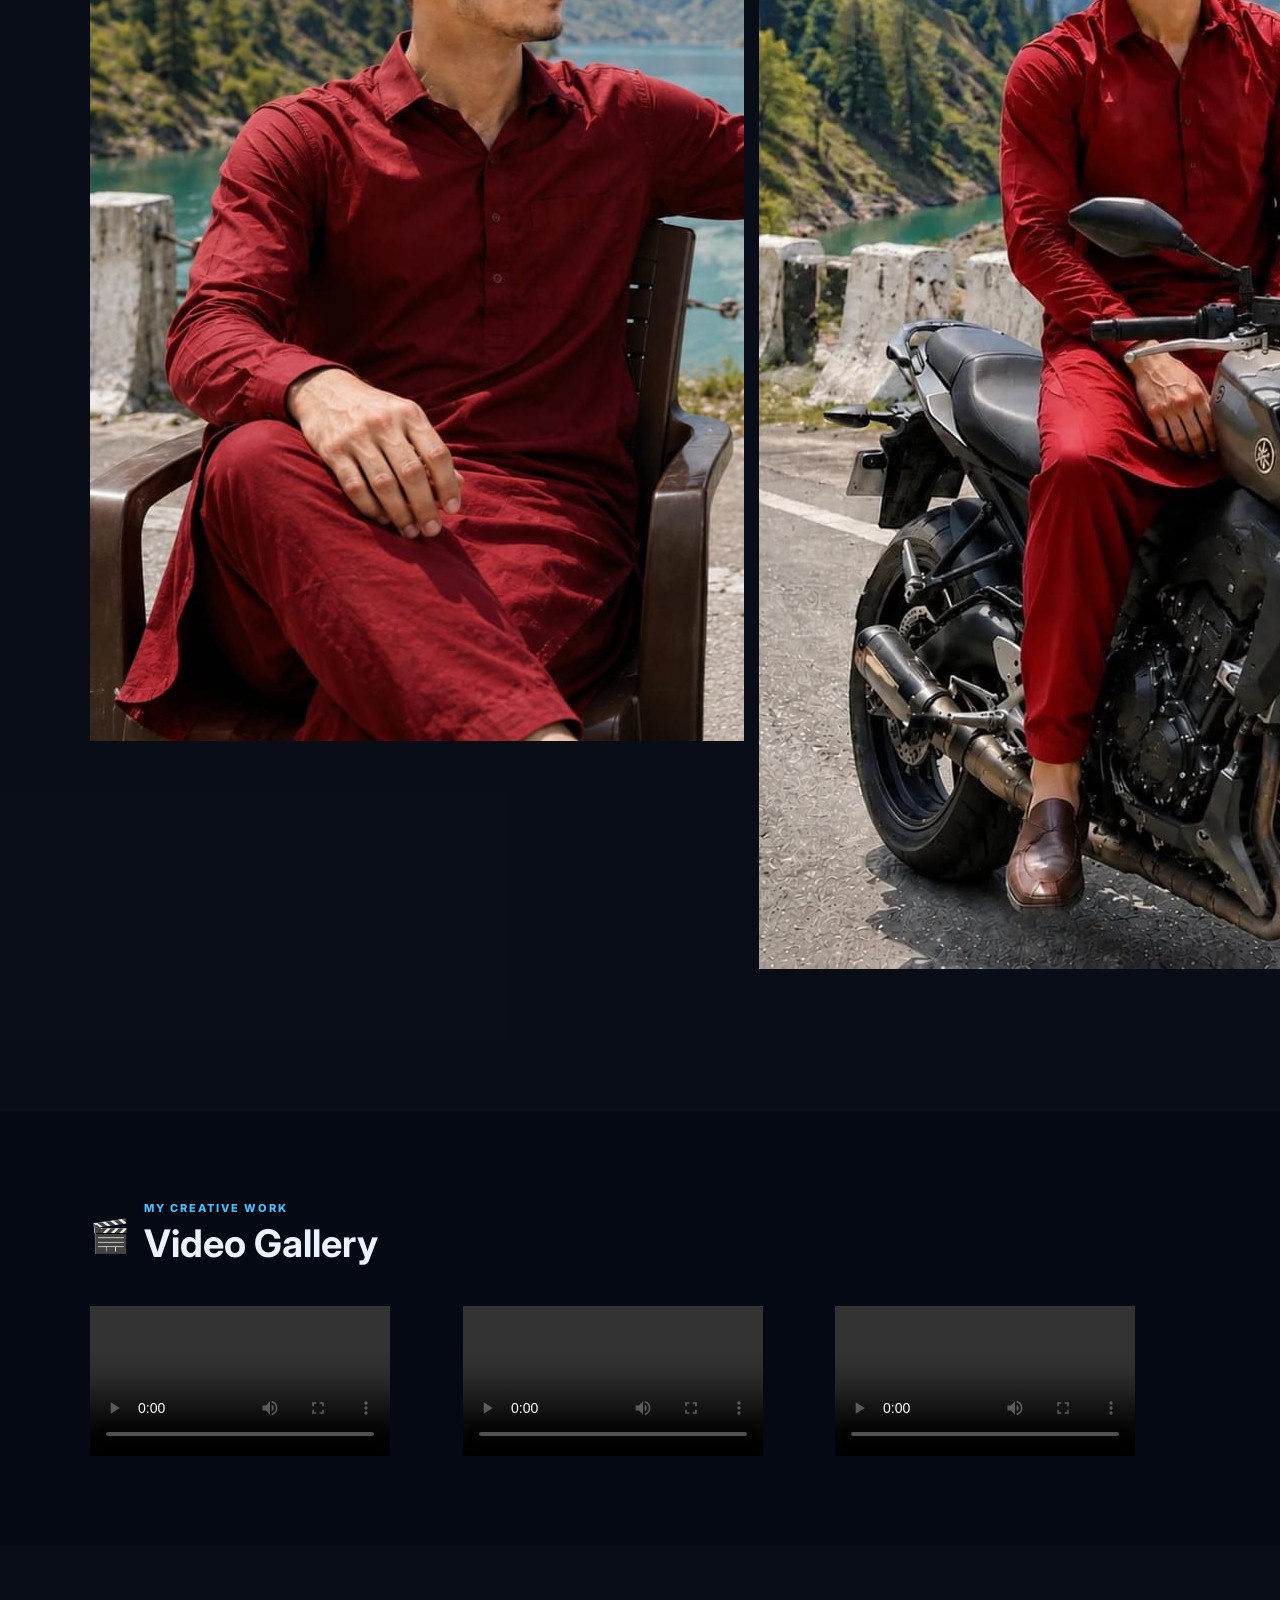
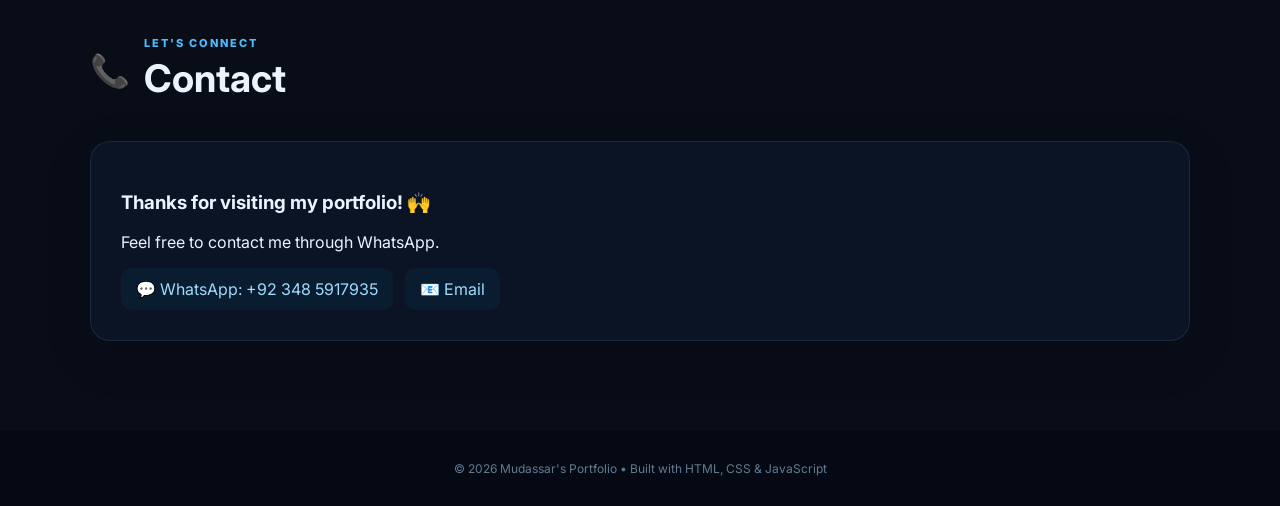
==== commit 81de6586: "Update index.html" ====
--- a/index.html
+++ b/index.html
@@ -3,24 +3,17 @@
 <head>
   <meta charset="UTF-8">
   <meta name="viewport" content="width=device-width, initial-scale=1.0">
-
   <title>Mudassar's World | Personal Portfolio</title>
-
   <link rel="stylesheet" href="style.css">
-
   <link rel="preconnect" href="https://fonts.googleapis.com">
   <link href="https://fonts.googleapis.com/css2?family=Inter:wght@400;500;600;700;800&display=swap" rel="stylesheet">
 </head>
 
 <body>
 
-  <!-- ==================== NAVBAR ==================== -->
+  <!-- NAVBAR -->
   <nav class="nav">
-
-    <div class="logo">
-      M<span>U</span>DASSAR
-    </div>
-
+    <div class="logo">M<span>U</span>DASSAR</div>
     <div class="nav-links">
       <a href="#home">🏠 Home</a>
       <a href="#about">👤 About</a>
@@ -32,622 +25,136 @@
       <a href="#videos">🎬 Videos</a>
       <a href="#contact">📞 Contact</a>
     </div>
-
   </nav>
 
-
-  <!-- ==================== HOME ==================== -->
+  <!-- HOME -->
   <section id="home" class="hero">
-
     <div class="hero-glow"></div>
-
     <div class="hero-content">
-
       <div class="profile-wrap">
-
-        <img
-          src="images/profile.jpg"
-          alt="Mudassar profile photo"
-          onerror="this.style.display='none';this.nextElementSibling.style.display='grid'"
-        >
-
-        <div class="profile-placeholder">
-          M
-        </div>
-
+        <!-- profile photo ٹھیک کر دی -->
+        <img src="photo1.jpg" alt="Mudassar profile photo">
       </div>
-
-      <p class="eyebrow">
-        WELCOME TO MY WORLD
-      </p>
-
-      <h1>
-        Mudassar's <span>Portfolio</span>
-      </h1>
-
-      <p class="hero-quote">
-        “I don't follow the path — I create my own.”
-      </p>
-
-      <p class="hero-sub">
-        DIT Student • Web Developer • Video Editor • Creative Learner
-      </p>
-
+      <p class="eyebrow">WELCOME TO MY WORLD</p>
+      <h1>Mudassar's <span>Portfolio</span></h1>
+      <p class="hero-quote">“I don't follow the path — I create my own.”</p>
+      <p class="hero-sub">DIT Student • Web Developer • Video Editor • Creative Learner</p>
       <div class="hero-buttons">
-
-        <a class="btn primary" href="#about">
-          Explore My Portfolio →
-        </a>
-
-        <a class="btn secondary" href="#projects">
-          View Projects
-        </a>
-
+        <a class="btn primary" href="#about">Explore My Portfolio →</a>
+        <a class="btn secondary" href="#projects">View Projects</a>
       </div>
-
     </div>
-
   </section>
 
-
-  <!-- ==================== ABOUT ==================== -->
+  <!-- ABOUT -->
   <section id="about" class="section">
-
     <div class="section-title">
-
       <span>👤</span>
-
-      <div>
-        <p>WHO I AM</p>
-        <h2>About Me</h2>
+      <div><p>WHO I AM</p><h2>About Me</h2></div>
+    </div>
+    <div class="about-grid">
+      <div class="glass card">
+        <h3>Hi, I'm Mudassar 👋</h3>
+        <p>I am a student and technology learner interested in web development, office productivity, graphic design and video editing.</p>
+        <p>I enjoy building practical projects and improving my computer skills.</p>
+        <p>My current learning journey includes DIT at Government Skill Development Center, Hassa Balakot, while continuing my college studies.</p>
       </div>
-
+      <div class="stats">
+        <div class="glass stat"><strong>3</strong><span>Photos</span></div>
+        <div class="glass stat"><strong>3</strong><span>Videos</span></div>
+        <div class="glass stat"><strong>6/12</strong><span>DIT Months</span></div>
+        <div class="glass stat"><strong>1st</strong><span>Year Complete</span></div>
+      </div>
     </div>
-
-
-    <div class="about-grid">
-
-      <div class="glass card">
-
-        <h3>
-          Hi, I'm Mudassar 👋
-        </h3>
-
-        <p>
-          I am a student and technology learner interested in
-          web development, office productivity, graphic design
-          and video editing.
-        </p>
-
-        <p>
-          I enjoy building practical projects and improving my
-          computer skills.
-        </p>
-
-        <p>
-          My current learning journey includes DIT at
-          Government Skill Development Center, Hassa Balakot,
-          while continuing my college studies.
-        </p>
-
-      </div>
-
-
-      <div class="stats">
-
-        <div class="glass stat">
-          <strong>20</strong>
-          <span>Photos</span>
-        </div>
-
-        <div class="glass stat">
-          <strong>20</strong>
-          <span>Videos</span>
-        </div>
-
-        <div class="glass stat">
-          <strong>6/12</strong>
-          <span>DIT Months</span>
-        </div>
-
-        <div class="glass stat">
-          <strong>1st</strong>
-          <span>Year Complete</span>
-        </div>
-
-      </div>
-
-    </div>
-
   </section>
 
-
-  <!-- ==================== EDUCATION ==================== -->
+  <!-- EDUCATION -->
   <section id="education" class="section alt">
-
-    <div class="section-title">
-
-      <span>🎓</span>
-
-      <div>
-        <p>MY ACADEMIC PATH</p>
-        <h2>Education</h2>
-      </div>
-
+    <div class="section-title"><span>🎓</span><div><p>MY ACADEMIC PATH</p><h2>Education</h2></div></div>
+    <div class="timeline">
+      <article class="timeline-item glass"><div class="dot">🏫</div><div><span>Completed</span><h3>Matriculation</h3><p>Government High School Jabri Kalish, Mansehra</p></div></article>
+      <article class="timeline-item glass"><div class="dot">🎓</div><div><span>Completed</span><h3>Intermediate — 1st Year</h3><p>Government Degree College Balakot</p></div></article>
+      <article class="timeline-item glass"><div class="dot">💻</div><div><span>In Progress</span><h3>Diploma in Information Technology (DIT)</h3><p>Government Skill Development Center (GSDC), Hassa Balakot</p><p><b>Course:</b> 1 Year &nbsp; | &nbsp; <b>Progress:</b> 6 Months</p></div></article>
     </div>
-
-
-    <div class="timeline">
-
-      <article class="timeline-item glass">
-
-        <div class="dot">
-          🏫
-        </div>
-
-        <div>
-
-          <span>Completed</span>
-
-          <h3>
-            Matriculation
-          </h3>
-
-          <p>
-            Government High School Jabri Kalish, Mansehra
-          </p>
-
-        </div>
-
-      </article>
-
-
-      <article class="timeline-item glass">
-
-        <div class="dot">
-          🎓
-        </div>
-
-        <div>
-
-          <span>Completed</span>
-
-          <h3>
-            Intermediate — 1st Year
-          </h3>
-
-          <p>
-            Government Degree College Balakot
-          </p>
-
-        </div>
-
-      </article>
-
-
-      <article class="timeline-item glass">
-
-        <div class="dot">
-          💻
-        </div>
-
-        <div>
-
-          <span>In Progress</span>
-
-          <h3>
-            Diploma in Information Technology (DIT)
-          </h3>
-
-          <p>
-            Government Skill Development Center (GSDC),
-            Hassa Balakot
-          </p>
-
-          <p>
-            <b>Course:</b> 1 Year
-            &nbsp; | &nbsp;
-            <b>Progress:</b> 6 Months
-          </p>
-
-        </div>
-
-      </article>
-
-    </div>
-
   </section>
 
-
-  <!-- ==================== DIT JOURNEY ==================== -->
+  <!-- DIT JOURNEY -->
   <section id="dit" class="section">
-
-    <div class="section-title">
-
-      <span>💻</span>
-
-      <div>
-        <p>MY LEARNING STORY</p>
-        <h2>DIT Journey</h2>
-      </div>
-
+    <div class="section-title"><span>💻</span><div><p>MY LEARNING STORY</p><h2>DIT Journey</h2></div></div>
+    <div class="glass progress-card">
+      <div class="progress-head"><div><h3>Diploma in Information Technology</h3><p>Government Skill Development Center, Hassa Balakot</p></div><strong>50%</strong></div>
+      <div class="progress"><div style="width:50%"></div></div>
+      <p class="progress-note">6 months completed out of 12 months</p>
     </div>
-
-
-    <div class="glass progress-card">
-
-      <div class="progress-head">
-
-        <div>
-
-          <h3>
-            Diploma in Information Technology
-          </h3>
-
-          <p>
-            Government Skill Development Center,
-            Hassa Balakot
-          </p>
-
-        </div>
-
-        <strong>
-          50%
-        </strong>
-
-      </div>
-
-
-      <div class="progress">
-
-        <div style="width:50%"></div>
-
-      </div>
-
-      <p class="progress-note">
-        6 months completed out of 12 months
-      </p>
-
+    <div class="journey-grid">
+      <div class="glass journey"><span>01–02</span><h3>🖥️ Computer Basics</h3><p>Computer fundamentals, Windows, file management, typing and office basics.</p></div>
+      <div class="glass journey"><span>03–04</span><h3>📊 Office & Data</h3><p>MS Word, Excel, PowerPoint, formulas and data-entry practice.</p></div>
+      <div class="glass journey"><span>05–06</span><h3>🌐 Creative & Web</h3><p>HTML/CSS, website work, Photoshop and Premiere Pro/video editing practice.</p></div>
+      <div class="glass journey future"><span>07–12</span><h3>🚀 Next Stage</h3><p>Advanced practical work, projects and remaining DIT learning.</p></div>
     </div>
-
-
-    <div class="journey-grid">
-
-      <div class="glass journey">
-
-        <span>01–02</span>
-
-        <h3>
-          🖥️ Computer Basics
-        </h3>
-
-        <p>
-          Computer fundamentals, Windows,
-          file management, typing and office basics.
-        </p>
-
-      </div>
-
-
-      <div class="glass journey">
-
-        <span>03–04</span>
-
-        <h3>
-          📊 Office & Data
-        </h3>
-
-        <p>
-          MS Word, Excel, PowerPoint,
-          formulas and data-entry practice.
-        </p>
-
-      </div>
-
-
-      <div class="glass journey">
-
-        <span>05–06</span>
-
-        <h3>
-          🌐 Creative & Web
-        </h3>
-
-        <p>
-          HTML/CSS, website work, Photoshop
-          and Premiere Pro/video editing practice.
-        </p>
-
-      </div>
-
-
-      <div class="glass journey future">
-
-        <span>07–12</span>
-
-        <h3>
-          🚀 Next Stage
-        </h3>
-
-        <p>
-          Advanced practical work, projects and
-          remaining DIT learning.
-        </p>
-
-      </div>
-
-    </div>
-
   </section>
 
-
-  <!-- ==================== SKILLS ==================== -->
+  <!-- SKILLS -->
   <section id="skills" class="section alt">
-
-    <div class="section-title">
-
-      <span>🛠️</span>
-
-      <div>
-        <p>WHAT I CAN DO</p>
-        <h2>My Skills</h2>
-      </div>
-
+    <div class="section-title"><span>🛠️</span><div><p>WHAT I CAN DO</p><h2>My Skills</h2></div></div>
+    <div class="skill-grid">
+      <div class="skill glass"><div>📄</div><h3>MS Word</h3><p>Documents & formatting</p></div>
+      <div class="skill glass"><div>📊</div><h3>MS Excel</h3><p>Formulas & spreadsheets</p></div>
+      <div class="skill glass"><div>📽️</div><h3>PowerPoint</h3><p>Presentations</p></div>
+      <div class="skill glass"><div>⌨️</div><h3>Data Entry</h3><p>Accurate data work</p></div>
+      <div class="skill glass"><div>🌐</div><h3>HTML / CSS</h3><p>Web development</p></div>
+      <div class="skill glass"><div>🎨</div><h3>Photoshop</h3><p>Graphic editing</p></div>
+      <div class="skill glass"><div>🎬</div><h3>Adobe Premiere Pro</h3><p>Video editing</p></div>
+      <div class="skill glass"><div>🤖</div><h3>AI Tools</h3><p>AI & creative workflows</p></div>
+      <div class="skill glass"><div>💻</div><h3>C / C++</h3><p>Programming basics</p></div>
+      <div class="skill glass"><div>🔗</div><h3>Networking</h3><p>Computer networking basics</p></div>
     </div>
-
-
-    <div class="skill-grid">
-
-      <div class="skill glass">
-        <div>📄</div>
-        <h3>MS Word</h3>
-        <p>Documents & formatting</p>
-      </div>
-
-      <div class="skill glass">
-        <div>📊</div>
-        <h3>MS Excel</h3>
-        <p>Formulas & spreadsheets</p>
-      </div>
-
-      <div class="skill glass">
-        <div>📽️</div>
-        <h3>PowerPoint</h3>
-        <p>Presentations</p>
-      </div>
-
-      <div class="skill glass">
-        <div>⌨️</div>
-        <h3>Data Entry</h3>
-        <p>Accurate data work</p>
-      </div>
-
-      <div class="skill glass">
-        <div>🌐</div>
-        <h3>HTML / CSS</h3>
-        <p>Web development</p>
-      </div>
-
-      <div class="skill glass">
-        <div>🎨</div>
-        <h3>Photoshop</h3>
-        <p>Graphic editing</p>
-      </div>
-
-      <div class="skill glass">
-        <div>🎬</div>
-        <h3>Adobe Premiere Pro</h3>
-        <p>Video editing</p>
-      </div>
-
-      <div class="skill glass">
-        <div>🤖</div>
-        <h3>AI Tools</h3>
-        <p>AI & creative workflows</p>
-      </div>
-
-      <div class="skill glass">
-        <div>💻</div>
-        <h3>C / C++</h3>
-        <p>Programming basics</p>
-      </div>
-
-      <div class="skill glass">
-        <div>🔗</div>
-        <h3>Networking</h3>
-        <p>Computer networking basics</p>
-      </div>
-
-    </div>
-
   </section>
 
-
-  <!-- ==================== PROJECTS ==================== -->
+  <!-- PROJECTS -->
   <section id="projects" class="section">
-
-    <div class="section-title">
-
-      <span>🚀</span>
-
-      <div>
-        <p>MY WORK</p>
-        <h2>Projects</h2>
-      </div>
-
+    <div class="section-title"><span>🚀</span><div><p>MY WORK</p><h2>Projects</h2></div></div>
+    <div class="project-grid">
+      <article class="glass project"><div class="project-icon">🌐</div><h3>GSDC Hassa Balakot Website</h3><p>A responsive educational website project with modern sections and information.</p><span>HTML • CSS • JavaScript</span></article>
+      <article class="glass project"><div class="project-icon">🎬</div><h3>Video Editing Projects</h3><p>Creative edits and video projects created while learning Adobe Premiere Pro.</p><span>Premiere Pro</span></article>
+      <article class="glass project"><div class="project-icon">📊</div><h3>Office & Excel Practice</h3><p>Documents, spreadsheets, formulas and data-entry practice.</p><span>MS Office</span></article>
     </div>
-
-
-    <div class="project-grid">
-
-      <article class="glass project">
-
-        <div class="project-icon">
-          🌐
-        </div>
-
-        <h3>
-          GSDC Hassa Balakot Website
-        </h3>
-
-        <p>
-          A responsive educational website project
-          with modern sections and information.
-        </p>
-
-        <span>
-          HTML • CSS • JavaScript
-        </span>
-
-      </article>
-
-
-      <article class="glass project">
-
-        <div class="project-icon">
-          🎬
-        </div>
-
-        <h3>
-          Video Editing Projects
-        </h3>
-
-        <p>
-          Creative edits and video projects created
-          while learning Adobe Premiere Pro.
-        </p>
-
-        <span>
-          Premiere Pro
-        </span>
-
-      </article>
-
-
-      <article class="glass project">
-
-        <div class="project-icon">
-          📊
-        </div>
-
-        <h3>
-          Office & Excel Practice
-        </h3>
-
-        <p>
-          Documents, spreadsheets, formulas
-          and data-entry practice.
-        </p>
-
-        <span>
-          MS Office
-        </span>
-
-      </article>
-
-    </div>
-
   </section>
 
-
-  <!-- ==================== PHOTOS ==================== -->
+  <!-- PHOTOS - یہاں photos ڈال دیں -->
   <section id="photos" class="section alt">
-
-    <div class="section-title">
-
-      <span>📸</span>
-
-      <div>
-        <p>MY MEMORIES</p>
-        <h2>Photo Gallery</h2>
-      </div>
-
+    <div class="section-title"><span>📸</span><div><p>MY MEMORIES</p><h2>Photo Gallery</h2></div></div>
+    <div class="media-grid" id="photoGrid">
+      <img src="photo1.jpg" alt="Photo 1">
+      <img src="photo2.jpg" alt="Photo 2">
+      <img src="photo3.jpg" alt="Photo 3">
     </div>
-
-    <div
-      class="media-grid"
-      id="photoGrid">
-    </div>
-
   </section>
 
-
-  <!-- ==================== VIDEOS ==================== -->
+  <!-- VIDEOS - یہاں videos ڈال دیں -->
   <section id="videos" class="section">
-
-    <div class="section-title">
-
-      <span>🎬</span>
-
-      <div>
-        <p>MY CREATIVE WORK</p>
-        <h2>Video Gallery</h2>
-      </div>
-
+    <div class="section-title"><span>🎬</span><div><p>MY CREATIVE WORK</p><h2>Video Gallery</h2></div></div>
+    <div class="video-grid" id="videoGrid">
+      <video controls><source src="video1.mp4" type="video/mp4"></video>
+      <video controls><source src="video2.mp4" type="video/mp4"></video>
+      <video controls><source src="video3 (1).mp4" type="video/mp4"></video>
     </div>
-
-    <div
-      class="video-grid"
-      id="videoGrid">
-    </div>
-
   </section>
 
-
-  <!-- ==================== CONTACT ==================== -->
+  <!-- CONTACT -->
   <section id="contact" class="section alt">
-
-    <div class="section-title">
-
-      <span>📞</span>
-
-      <div>
-        <p>LET'S CONNECT</p>
-        <h2>Contact</h2>
+    <div class="section-title"><span>📞</span><div><p>LET'S CONNECT</p><h2>Contact</h2></div></div>
+    <div class="glass contact-card">
+      <h3>Thanks for visiting my portfolio! 🙌</h3>
+      <p>Feel free to contact me through WhatsApp.</p>
+      <div class="contact-links">
+        <a href="https://wa.me/923485917935" target="_blank" rel="noopener">💬 WhatsApp: +92 348 5917935</a>
+        <a href="mailto:your-email@example.com">📧 Email</a>
       </div>
-
     </div>
-
-
-    <div class="glass contact-card">
-
-      <h3>
-        Thanks for visiting my portfolio! 🙌
-      </h3>
-
-      <p>
-        Feel free to contact me through WhatsApp.
-      </p>
-
-
-      <div class="contact-links">
-
-        <a
-          href="https://wa.me/923485917935"
-          target="_blank"
-          rel="noopener">
-          💬 WhatsApp: +92 348 5917935
-        </a>
-
-        <a
-          href="mailto:your-email@example.com">
-          📧 Email
-        </a>
-
-      </div>
-
-    </div>
-
   </section>
 
-
-  <!-- ==================== FOOTER ==================== -->
-  <footer>
-    © 2026 Mudassar's Portfolio • Built with HTML, CSS & JavaScript
-  </footer>
-
-
+  <footer>© 2026 Mudassar's Portfolio • Built with HTML, CSS & JavaScript</footer>
   <script src="app.js"></script>
-
 </body>
 </html>
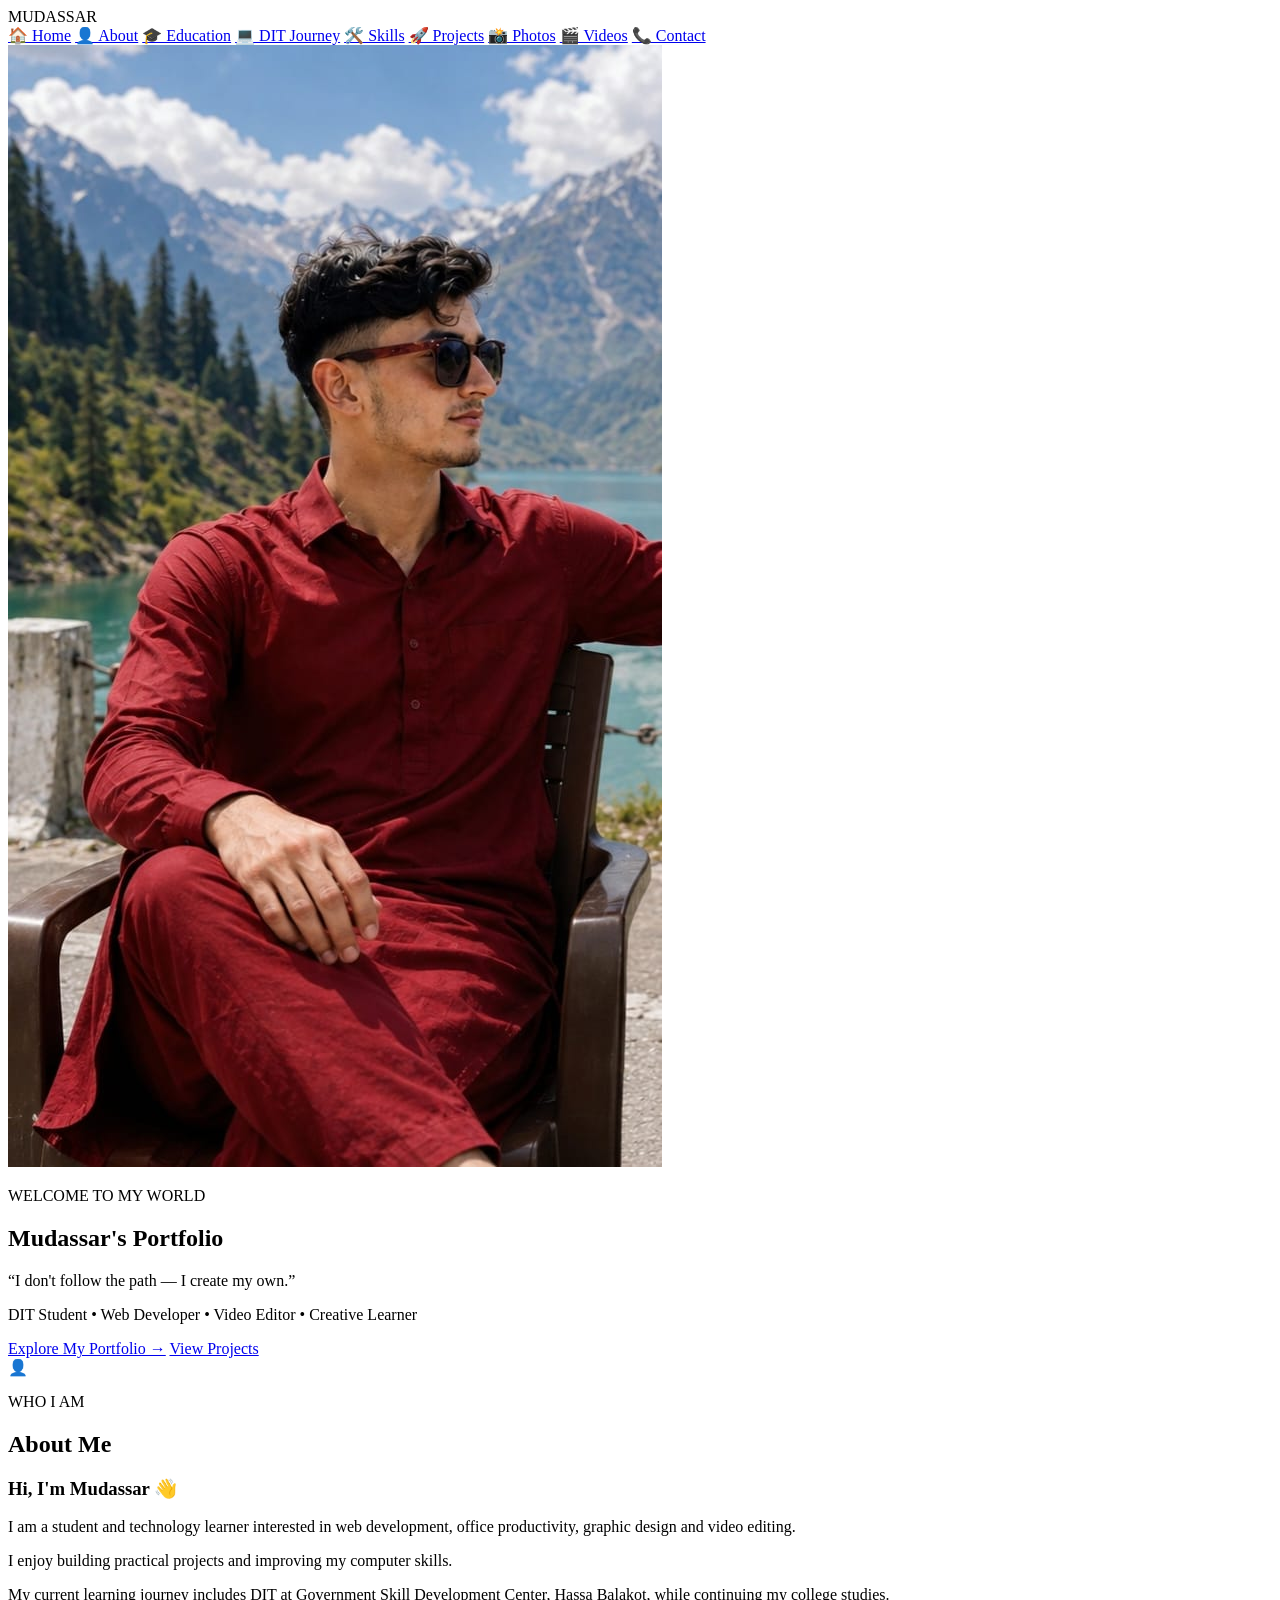
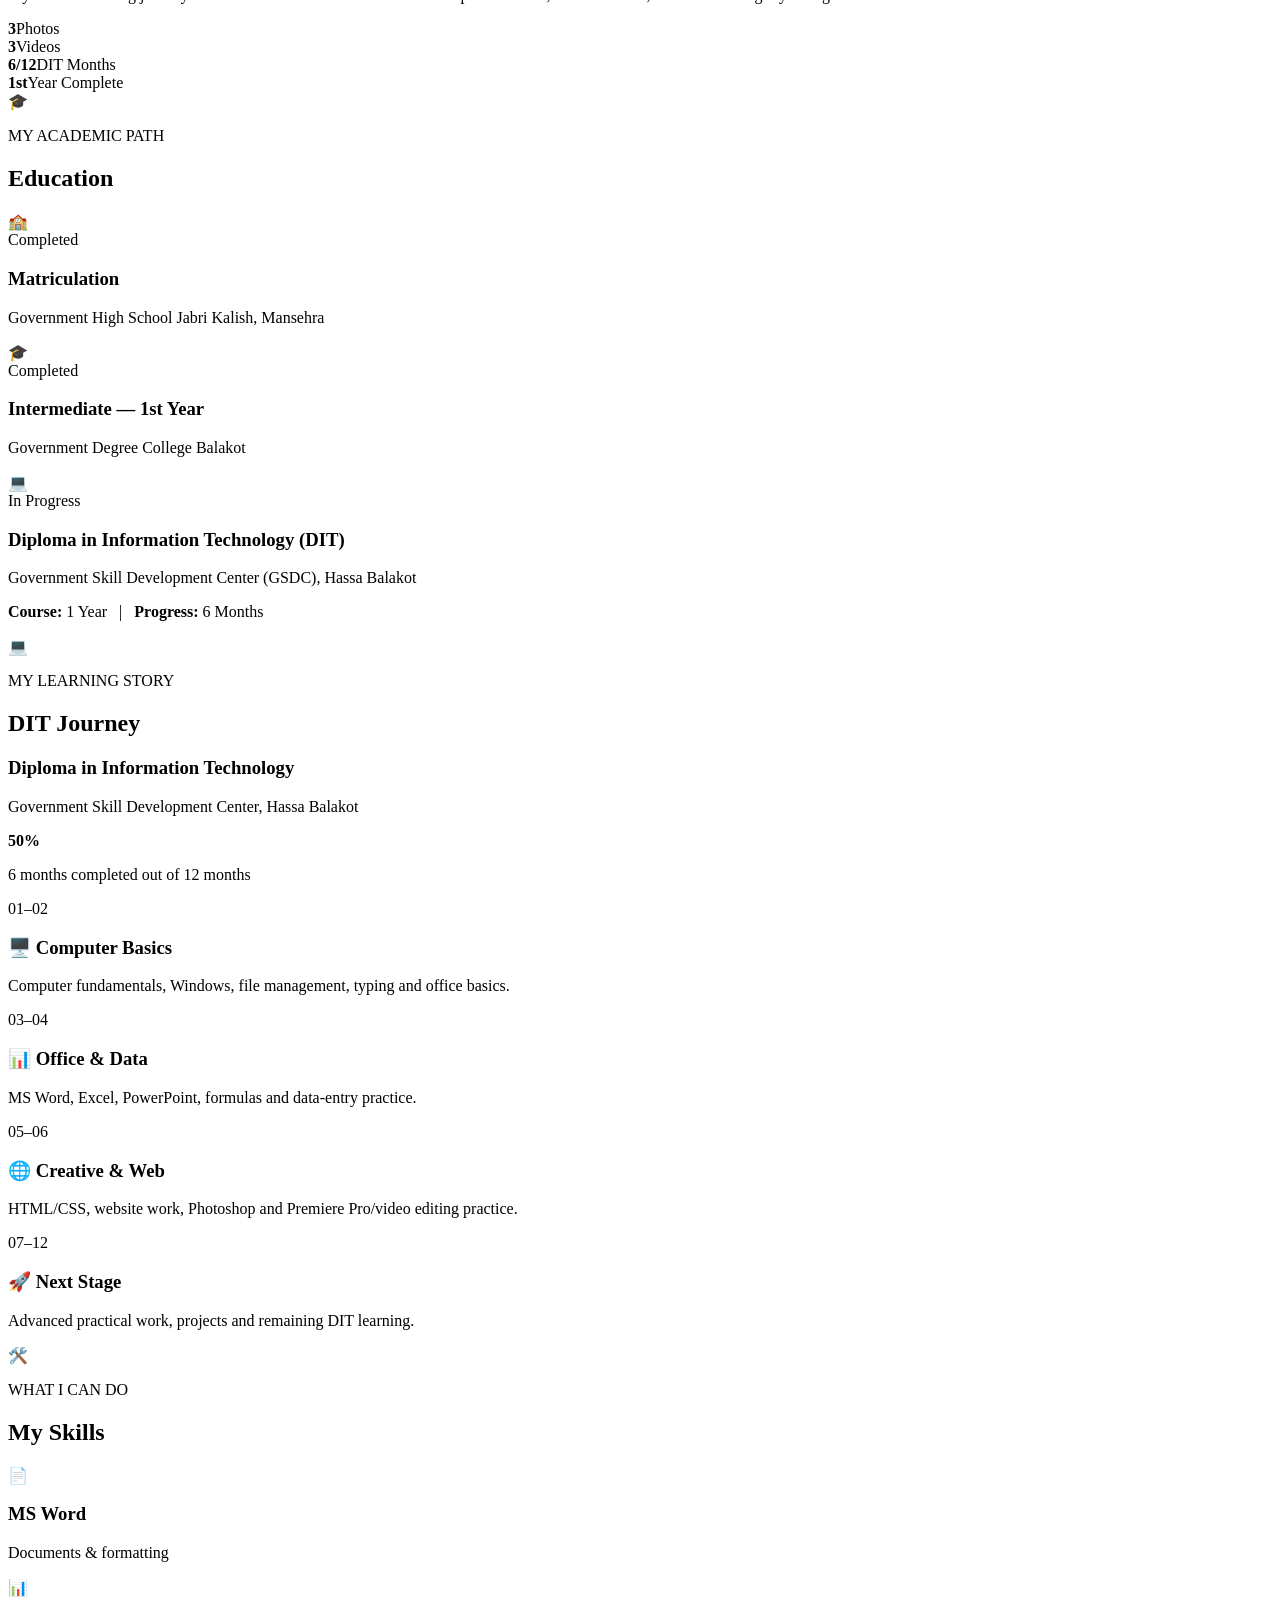
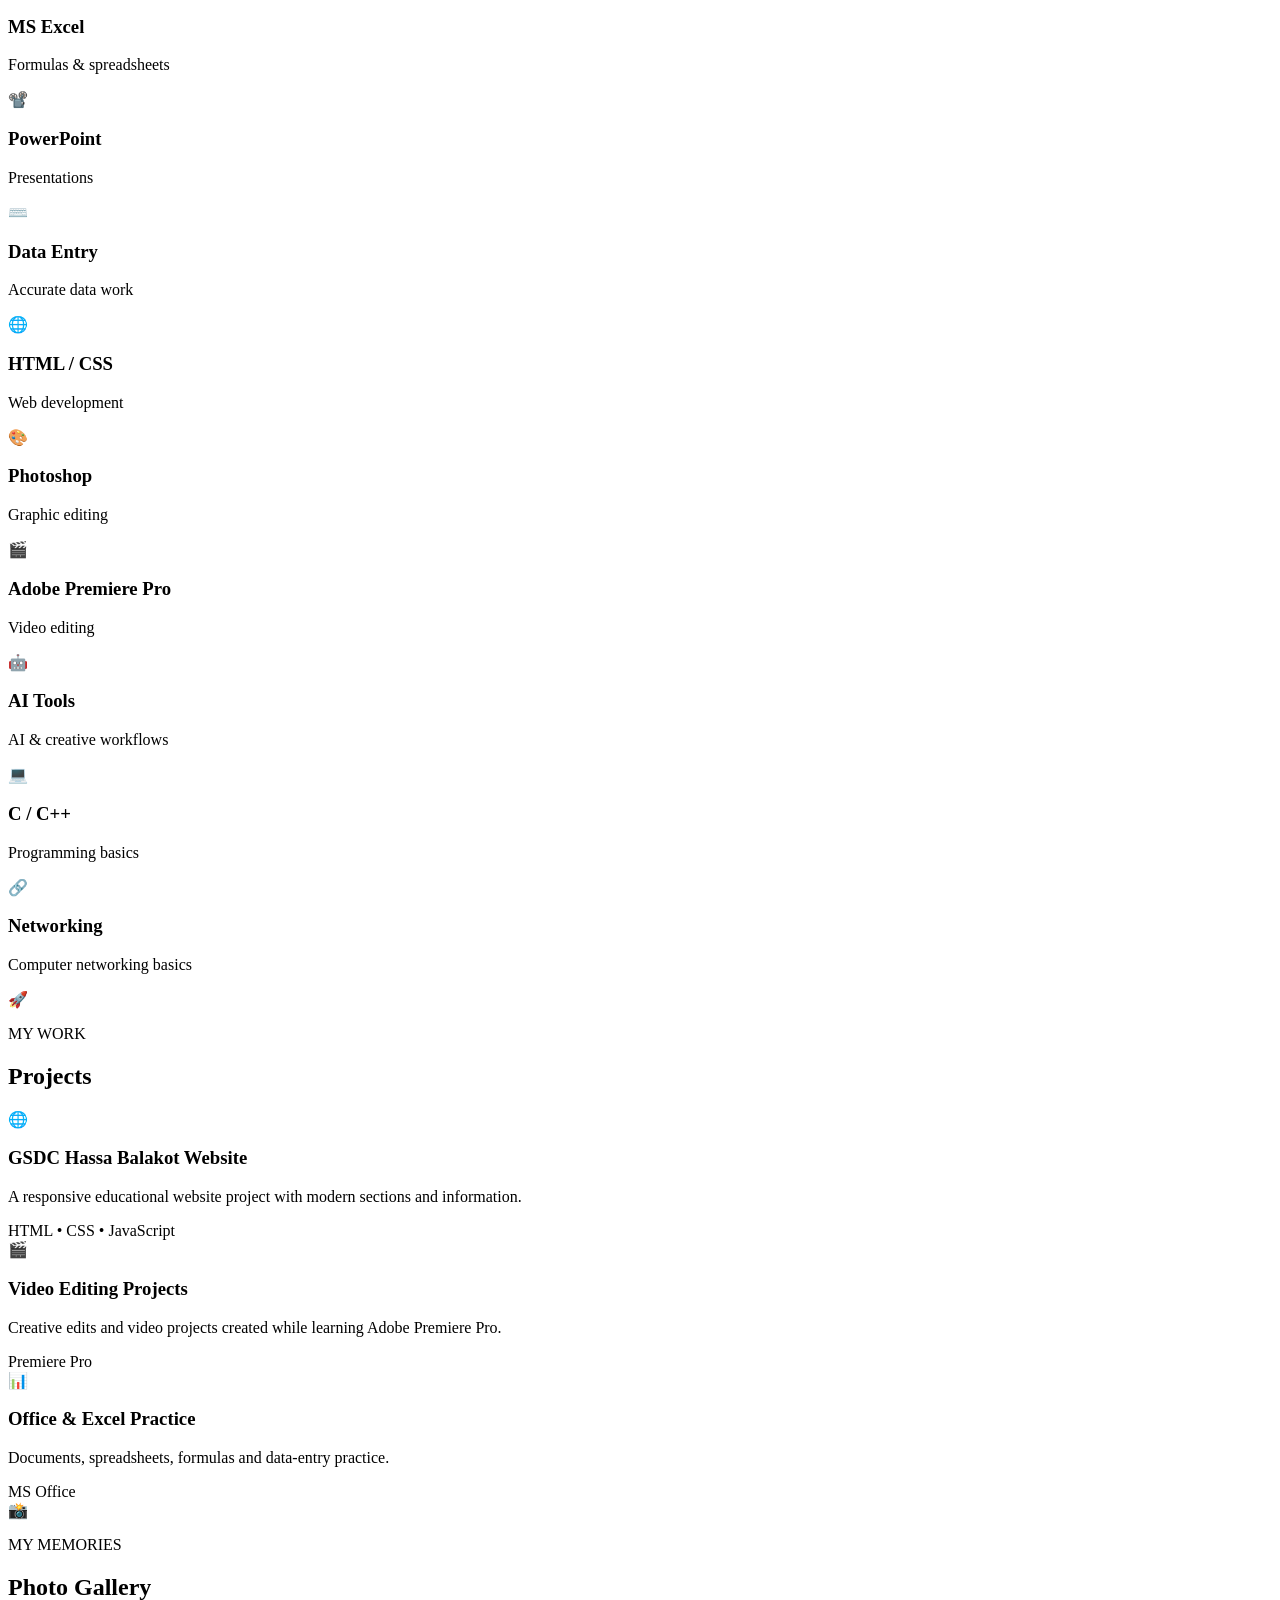
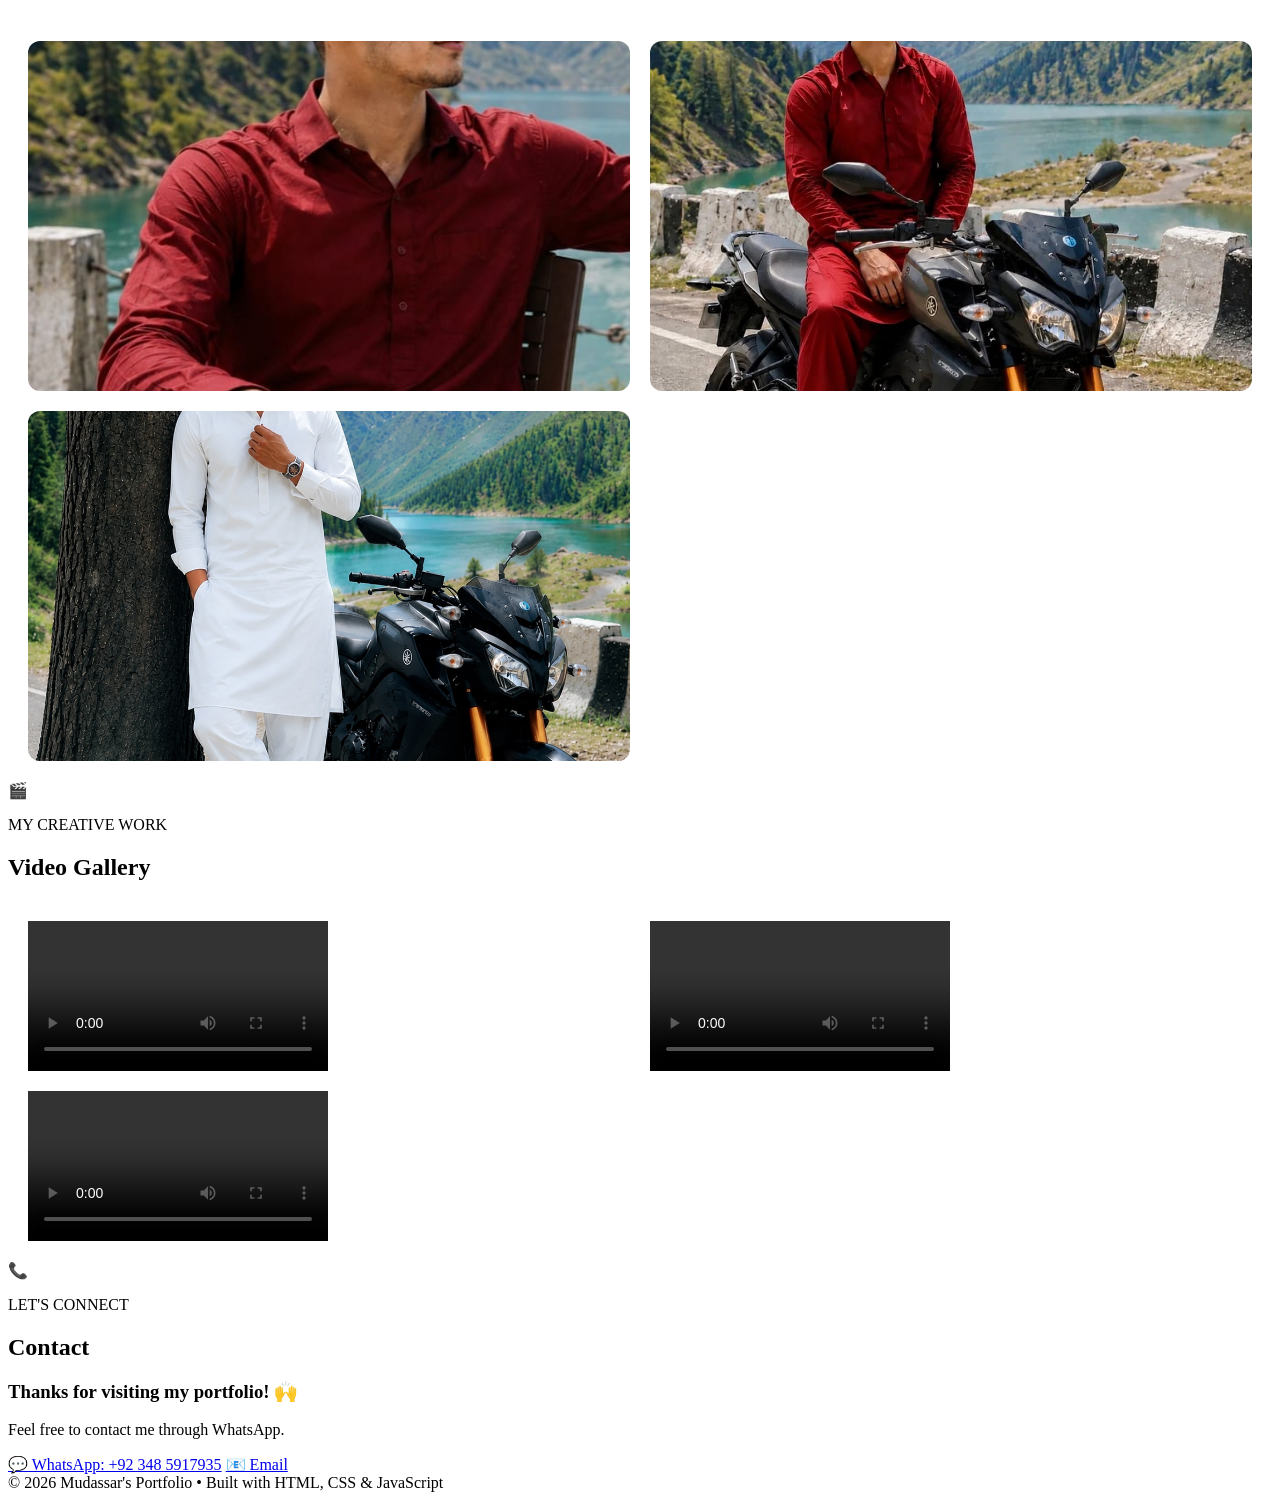
==== commit cb10886b: "Update index.html" ====
--- a/index.html
+++ b/index.html
@@ -149,7 +149,7 @@
       <p>Feel free to contact me through WhatsApp.</p>
       <div class="contact-links">
         <a href="https://wa.me/923485917935" target="_blank" rel="noopener">💬 WhatsApp: +92 348 5917935</a>
-        <a href="mailto:your-email@example.com">📧 Email</a>
+        <a href="mailto:your-mudassaritx00@gmail.com">📧 Email</a>
       </div>
     </div>
   </section>
--- a/style.css
+++ b/style.css
@@ -1 +1,20 @@
-*{box-sizing:border-box}html{scroll-behavior:smooth}body{margin:0;font-family:Inter,Arial,sans-serif;background:#050914;color:#eaf3ff}body:before{content:"";position:fixed;inset:0;pointer-events:none;background:radial-gradient(circle at 15% 20%,rgba(0,140,255,.13),transparent 30%),radial-gradient(circle at 85% 70%,rgba(0,80,255,.11),transparent 30%);z-index:-1}.hidden{display:none!important}.access-screen{min-height:100vh;display:grid;place-items:center;padding:24px}.access-card{width:min(540px,100%);padding:38px;border:1px solid rgba(100,190,255,.2);border-radius:28px;background:rgba(8,17,34,.86);box-shadow:0 25px 80px rgba(0,0,0,.45);text-align:center}.brand-icon{font-size:48px}.eyebrow{letter-spacing:3px;font-size:12px;color:#59b8ff;font-weight:800}.access-card h1{font-size:clamp(30px,6vw,52px);margin:12px 0}.tagline,.hero-quote{color:#72c5ff;font-style:italic}.access-card input,.access-card textarea{width:100%;margin:7px 0;padding:14px 16px;border-radius:13px;border:1px solid #243d59;background:#081322;color:white;outline:none}.access-card textarea{min-height:100px;resize:vertical}.btn-row{display:flex;gap:10px;margin-top:10px}.btn{border:0;border-radius:12px;padding:12px 17px;font-weight:800;cursor:pointer;transition:.2s}.btn:hover{transform:translateY(-2px)}.primary{background:linear-gradient(135deg,#00aaff,#2563eb);color:#fff}.secondary{background:#102238;color:#bfe7ff;border:1px solid #285274}.danger{background:#6d1720;color:#fff}.full{width:100%;margin-top:8px}.small{font-size:12px;color:#8296aa;line-height:1.6}.link-btn{background:none;border:0;color:#68bdff;cursor:pointer;margin-top:12px}.message{min-height:22px;color:#ff9b9b}.message.good{color:#69e0a5}.status-icon{font-size:50px;margin-top:10px}.nav{position:sticky;top:0;z-index:20;display:flex;align-items:center;gap:20px;padding:15px 5%;background:rgba(4,9,20,.78);backdrop-filter:blur(15px);border-bottom:1px solid rgba(100,180,255,.12)}.logo{font-weight:900;letter-spacing:2px}.logo span{color:#39b8ff}.nav-links{display:flex;gap:14px;overflow:auto;flex:1}.nav-links a{white-space:nowrap;color:#a8bfd5;text-decoration:none;font-size:13px}.nav-links a:hover{color:#4ec3ff}.logout-small{border:1px solid #294762;background:#0b1a2b;color:#9fdcff;border-radius:10px;padding:9px 12px}.hero{min-height:90vh;display:grid;place-items:center;text-align:center;padding:80px 5%;position:relative;overflow:hidden}.hero-glow{position:absolute;width:600px;height:600px;border-radius:50%;background:#008cff;filter:blur(160px);opacity:.12}.hero-content{position:relative}.profile-wrap{width:150px;height:150px;margin:0 auto 25px;border-radius:50%;padding:4px;background:linear-gradient(135deg,#00b7ff,#2455ff);box-shadow:0 0 50px rgba(0,157,255,.25)}.profile-wrap img,.profile-placeholder{width:100%;height:100%;border-radius:50%;object-fit:cover}.profile-placeholder{display:none;place-items:center;background:#0d2137;font-size:60px;font-weight:900}.hero h1{font-size:clamp(44px,8vw,90px);line-height:1;margin:10px 0}.hero h1 span{color:#3dbbff}.hero-sub{color:#9eb2c8}.hero-buttons{display:flex;justify-content:center;gap:12px;flex-wrap:wrap;margin-top:28px}.section{padding:90px 7%;max-width:1300px;margin:auto}.alt{max-width:none;background:rgba(255,255,255,.018)}.section-title{display:flex;gap:14px;align-items:center;margin-bottom:35px}.section-title>span{font-size:32px}.section-title p{margin:0;color:#4dbdff;font-size:11px;letter-spacing:2px;font-weight:800}.section-title h2{margin:5px 0;font-size:38px}.glass{background:rgba(12,25,43,.7);border:1px solid rgba(115,190,255,.12);border-radius:20px;box-shadow:0 15px 45px rgba(0,0,0,.18)}.about-grid{display:grid;grid-template-columns:1.5fr 1fr;gap:20px}.card{padding:28px;line-height:1.8}.stats{display:grid;grid-template-columns:1fr 1fr;gap:14px}.stat{padding:25px;text-align:center}.stat strong{display:block;font-size:30px;color:#51c1ff}.stat span{color:#829bb3}.timeline{display:grid;gap:18px;max-width:850px}.timeline-item{display:flex;gap:20px;padding:24px}.dot{font-size:28px}.timeline-item span,.journey>span{color:#4dbdff;font-size:12px;font-weight:800}.progress-card{padding:25px}.progress-head{display:flex;justify-content:space-between;gap:20px}.progress-head strong{font-size:32px;color:#52c4ff}.progress{height:12px;border-radius:20px;background:#10243a;overflow:hidden}.progress div{height:100%;background:linear-gradient(90deg,#00aaff,#315dff);border-radius:20px}.progress-note{color:#8097ac;font-size:13px}.journey-grid,.skill-grid,.project-grid{display:grid;grid-template-columns:repeat(4,1fr);gap:16px;margin-top:18px}.journey,.skill,.project{padding:22px}.journey h3,.skill h3,.project h3{margin:9px 0}.journey p,.skill p,.project p{color:#91a7bc;line-height:1.6;font-size:14px}.future{opacity:.78}.skill-grid{grid-template-columns:repeat(5,1fr)}.skill{text-align:center}.skill>div{font-size:32px}.project-grid{grid-template-columns:repeat(3,1fr)}.project-icon{font-size:40px}.project span{display:inline-block;margin-top:10px;padding:6px 9px;border-radius:20px;background:#0b2238;color:#55bdff;font-size:11px}.media-grid{display:grid;grid-template-columns:repeat(4,1fr);gap:15px}.media-card,.video-card{border:1px solid rgba(100,180,255,.12);border-radius:16px;background:#0b1727;overflow:hidden;color:white}.media-card{padding:0;text-align:left;cursor:pointer}.media-card img{width:100%;aspect-ratio:1;object-fit:cover;display:block}.media-card span,.video-card>span{display:block;padding:10px;color:#9bb0c4}.media-card.missing img{display:none}.media-card.missing{min-height:130px;display:grid;place-items:center}.video-grid{display:grid;grid-template-columns:repeat(3,1fr);gap:18px}.video-card video{width:100%;aspect-ratio:16/9;display:block;background:#000}.contact-card{padding:30px}.contact-links{display:flex;gap:12px;flex-wrap:wrap}.contact-links a{color:#9fdcff;text-decoration:none;padding:11px 15px;background:#0a1c30;border-radius:10px}footer{text-align:center;padding:30px;color:#627b91;font-size:12px}.admin-body{min-height:100vh;display:grid;place-items:center;padding:25px}.admin-wrap{width:min(1000px,100%)}.admin-card{padding:30px}.requests{display:grid;gap:12px;margin-top:25px}.request-row{display:flex;justify-content:space-between;gap:20px;align-items:center;padding:18px;border-radius:15px;background:#081525;border:1px solid #17334e}.request-row small{display:block;color:#8197aa;margin-top:8px}.actions{display:flex;gap:8px;flex-wrap:wrap}.status{display:inline-block;margin-top:8px;font-size:11px;font-weight:800}.status.approved{color:#5ce5a1}.status.rejected{color:#ff7777}.status.pending{color:#ffc56b}@media(max-width:900px){.nav{align-items:flex-start;flex-wrap:wrap}.nav-links{order:3;width:100%}.about-grid,.project-grid,.video-grid{grid-template-columns:1fr 1fr}.journey-grid{grid-template-columns:1fr 1fr}.skill-grid{grid-template-columns:repeat(3,1fr)}.media-grid{grid-template-columns:repeat(3,1fr)}}@media(max-width:600px){.section{padding:65px 5%}.about-grid,.project-grid,.video-grid,.journey-grid{grid-template-columns:1fr}.skill-grid{grid-template-columns:1fr 1fr}.media-grid{grid-template-columns:1fr 1fr}.access-card{padding:25px}.btn-row{flex-direction:column}.hero h1{font-size:45px}.request-row{flex-direction:column;align-items:flex-start}}+/* ===== GALLERY FIX ===== */
+.media-grid, .video-grid {
+  display: grid;
+  grid-template-columns: 1fr;
+  gap: 20px;
+  padding: 20px;
+}
+
+@media (min-width: 768px) {
+  .media-grid, .video-grid {
+    grid-template-columns: repeat(2, 1fr);
+  }
+}
+
+.media-grid img {
+  width: 100%;
+  height: 350px;
+  object-fit: cover;
+  border-radius: 12px;
+}
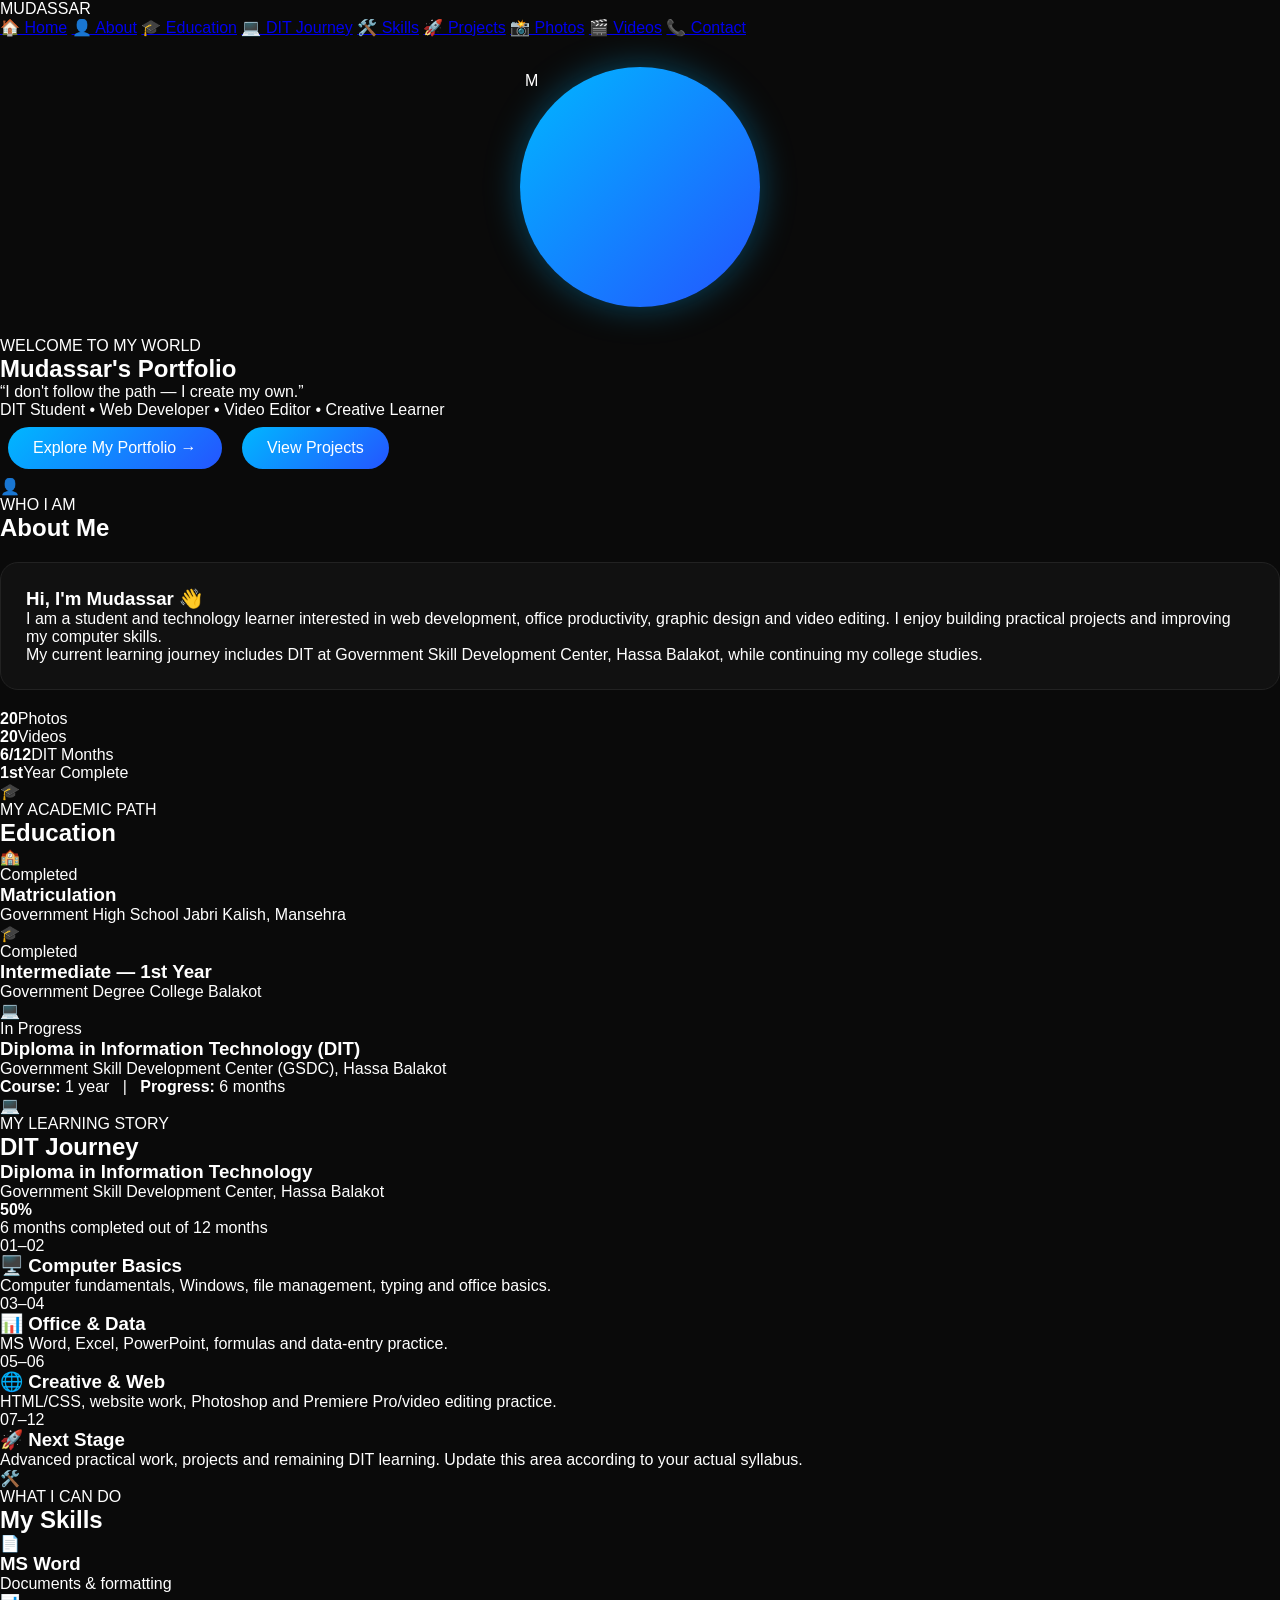
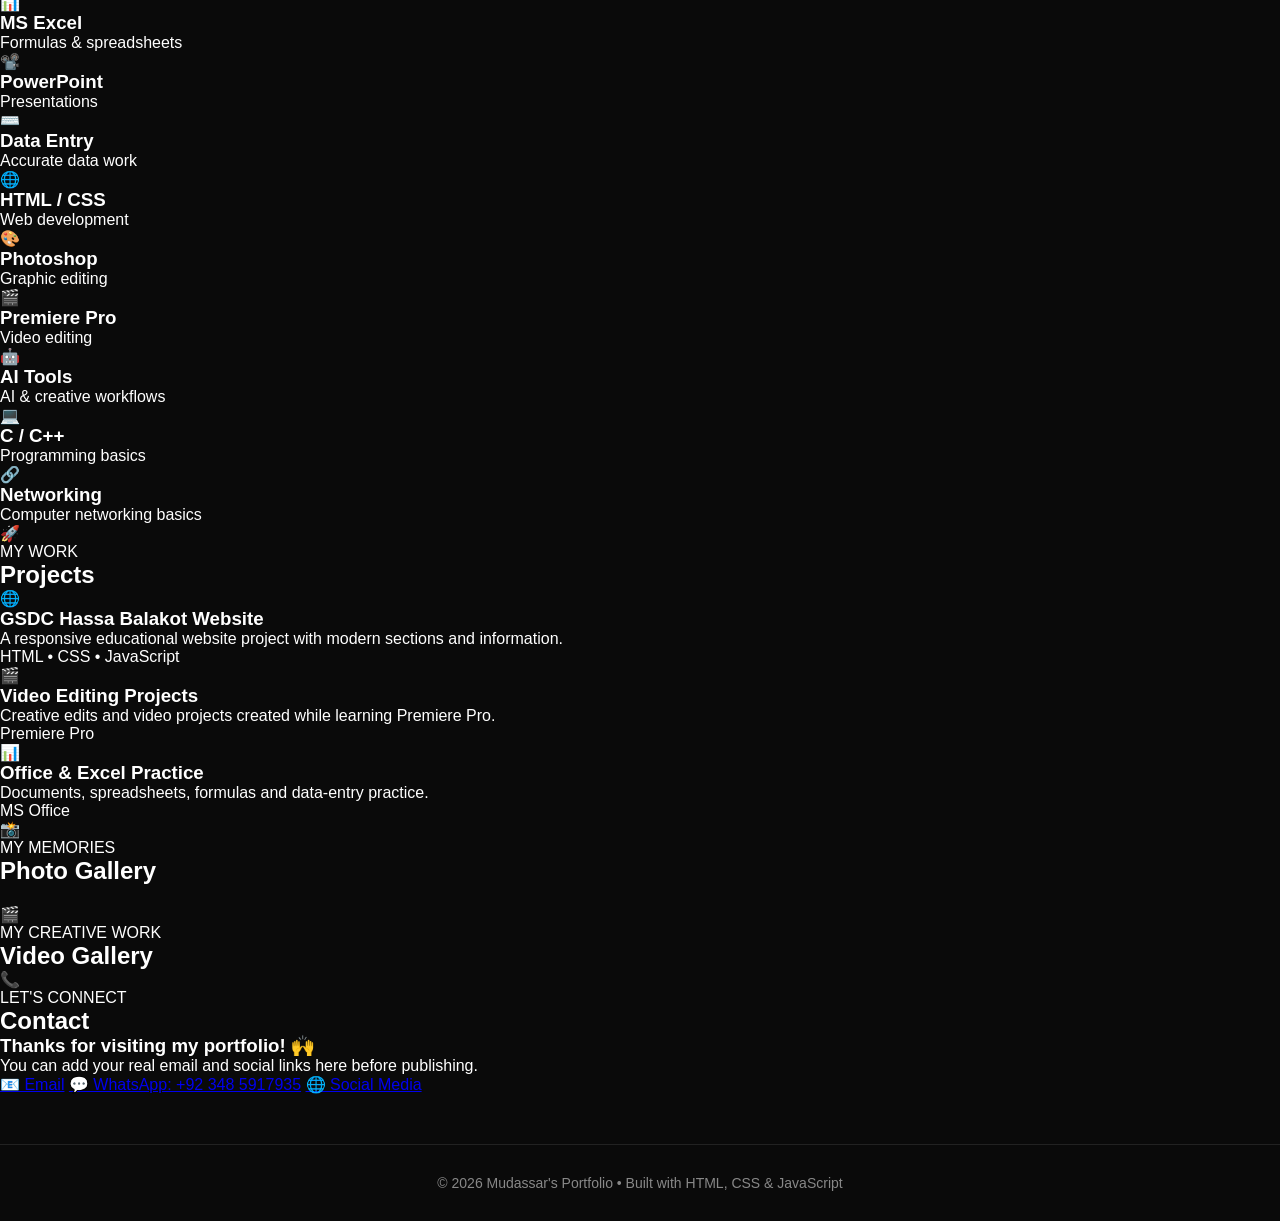
==== commit 462152c0: "Add files via upload" ====
--- a/index.html
+++ b/index.html
@@ -3,158 +3,137 @@
 <head>
   <meta charset="UTF-8">
   <meta name="viewport" content="width=device-width, initial-scale=1.0">
-  <title>Mudassar's World | Personal Portfolio</title>
+  <title>Mudassar's World | Private Portfolio</title>
   <link rel="stylesheet" href="style.css">
   <link rel="preconnect" href="https://fonts.googleapis.com">
   <link href="https://fonts.googleapis.com/css2?family=Inter:wght@400;500;600;700;800&display=swap" rel="stylesheet">
 </head>
+<body>
+  <main id="site">
+    <nav class="nav">
+      <div class="logo">M<span>U</span>DASSAR</div>
+      <div class="nav-links">
+        <a href="#home">🏠 Home</a>
+        <a href="#about">👤 About</a>
+        <a href="#education">🎓 Education</a>
+        <a href="#dit">💻 DIT Journey</a>
+        <a href="#skills">🛠️ Skills</a>
+        <a href="#projects">🚀 Projects</a>
+        <a href="#photos">📸 Photos</a>
+        <a href="#videos">🎬 Videos</a>
+        <a href="#contact">📞 Contact</a>
+      </div>
+    </nav>
 
-<body>
+    <section id="home" class="hero">
+      <div class="hero-glow"></div>
+      <div class="hero-content">
+        <div class="profile-wrap">
+          <img src="images/profile.jpg" alt="Mudassar profile photo" onerror="this.style.display='none';this.nextElementSibling.style.display='grid'">
+          <div class="profile-placeholder">M</div>
+        </div>
+        <p class="eyebrow">WELCOME TO MY WORLD</p>
+        <h1>Mudassar's <span>Portfolio</span></h1>
+        <p class="hero-quote">“I don't follow the path — I create my own.”</p>
+        <p class="hero-sub">DIT Student • Web Developer • Video Editor • Creative Learner</p>
+        <div class="hero-buttons">
+          <a class="btn primary" href="#about">Explore My Portfolio →</a>
+          <a class="btn secondary" href="#projects">View Projects</a>
+        </div>
+      </div>
+    </section>
 
-  <!-- NAVBAR -->
-  <nav class="nav">
-    <div class="logo">M<span>U</span>DASSAR</div>
-    <div class="nav-links">
-      <a href="#home">🏠 Home</a>
-      <a href="#about">👤 About</a>
-      <a href="#education">🎓 Education</a>
-      <a href="#dit">💻 DIT Journey</a>
-      <a href="#skills">🛠️ Skills</a>
-      <a href="#projects">🚀 Projects</a>
-      <a href="#photos">📸 Photos</a>
-      <a href="#videos">🎬 Videos</a>
-      <a href="#contact">📞 Contact</a>
-    </div>
-  </nav>
+    <section id="about" class="section">
+      <div class="section-title"><span>👤</span><div><p>WHO I AM</p><h2>About Me</h2></div></div>
+      <div class="about-grid">
+        <div class="glass card">
+          <h3>Hi, I'm Mudassar 👋</h3>
+          <p>I am a student and technology learner interested in web development, office productivity, graphic design and video editing. I enjoy building practical projects and improving my computer skills.</p>
+          <p>My current learning journey includes DIT at Government Skill Development Center, Hassa Balakot, while continuing my college studies.</p>
+        </div>
+        <div class="stats">
+          <div class="glass stat"><strong>20</strong><span>Photos</span></div>
+          <div class="glass stat"><strong>20</strong><span>Videos</span></div>
+          <div class="glass stat"><strong>6/12</strong><span>DIT Months</span></div>
+          <div class="glass stat"><strong>1st</strong><span>Year Complete</span></div>
+        </div>
+      </div>
+    </section>
 
-  <!-- HOME -->
-  <section id="home" class="hero">
-    <div class="hero-glow"></div>
-    <div class="hero-content">
-      <div class="profile-wrap">
-        <!-- profile photo ٹھیک کر دی -->
-        <img src="photo1.jpg" alt="Mudassar profile photo">
+    <section id="education" class="section alt">
+      <div class="section-title"><span>🎓</span><div><p>MY ACADEMIC PATH</p><h2>Education</h2></div></div>
+      <div class="timeline">
+        <article class="timeline-item glass"><div class="dot">🏫</div><div><span>Completed</span><h3>Matriculation</h3><p>Government High School Jabri Kalish, Mansehra</p></div></article>
+        <article class="timeline-item glass"><div class="dot">🎓</div><div><span>Completed</span><h3>Intermediate — 1st Year</h3><p>Government Degree College Balakot</p></div></article>
+        <article class="timeline-item glass"><div class="dot">💻</div><div><span>In Progress</span><h3>Diploma in Information Technology (DIT)</h3><p>Government Skill Development Center (GSDC), Hassa Balakot</p><p><b>Course:</b> 1 year &nbsp; | &nbsp; <b>Progress:</b> 6 months</p></div></article>
       </div>
-      <p class="eyebrow">WELCOME TO MY WORLD</p>
-      <h1>Mudassar's <span>Portfolio</span></h1>
-      <p class="hero-quote">“I don't follow the path — I create my own.”</p>
-      <p class="hero-sub">DIT Student • Web Developer • Video Editor • Creative Learner</p>
-      <div class="hero-buttons">
-        <a class="btn primary" href="#about">Explore My Portfolio →</a>
-        <a class="btn secondary" href="#projects">View Projects</a>
+    </section>
+
+    <section id="dit" class="section">
+      <div class="section-title"><span>💻</span><div><p>MY LEARNING STORY</p><h2>DIT Journey</h2></div></div>
+      <div class="glass progress-card">
+        <div class="progress-head"><div><h3>Diploma in Information Technology</h3><p>Government Skill Development Center, Hassa Balakot</p></div><strong>50%</strong></div>
+        <div class="progress"><div style="width:50%"></div></div>
+        <p class="progress-note">6 months completed out of 12 months</p>
       </div>
-    </div>
-  </section>
+      <div class="journey-grid">
+        <div class="glass journey"><span>01–02</span><h3>🖥️ Computer Basics</h3><p>Computer fundamentals, Windows, file management, typing and office basics.</p></div>
+        <div class="glass journey"><span>03–04</span><h3>📊 Office & Data</h3><p>MS Word, Excel, PowerPoint, formulas and data-entry practice.</p></div>
+        <div class="glass journey"><span>05–06</span><h3>🌐 Creative & Web</h3><p>HTML/CSS, website work, Photoshop and Premiere Pro/video editing practice.</p></div>
+        <div class="glass journey future"><span>07–12</span><h3>🚀 Next Stage</h3><p>Advanced practical work, projects and remaining DIT learning. Update this area according to your actual syllabus.</p></div>
+      </div>
+    </section>
 
-  <!-- ABOUT -->
-  <section id="about" class="section">
-    <div class="section-title">
-      <span>👤</span>
-      <div><p>WHO I AM</p><h2>About Me</h2></div>
-    </div>
-    <div class="about-grid">
-      <div class="glass card">
-        <h3>Hi, I'm Mudassar 👋</h3>
-        <p>I am a student and technology learner interested in web development, office productivity, graphic design and video editing.</p>
-        <p>I enjoy building practical projects and improving my computer skills.</p>
-        <p>My current learning journey includes DIT at Government Skill Development Center, Hassa Balakot, while continuing my college studies.</p>
+    <section id="skills" class="section alt">
+      <div class="section-title"><span>🛠️</span><div><p>WHAT I CAN DO</p><h2>My Skills</h2></div></div>
+      <div class="skill-grid">
+        <div class="skill glass"><div>📄</div><h3>MS Word</h3><p>Documents & formatting</p></div>
+        <div class="skill glass"><div>📊</div><h3>MS Excel</h3><p>Formulas & spreadsheets</p></div>
+        <div class="skill glass"><div>📽️</div><h3>PowerPoint</h3><p>Presentations</p></div>
+        <div class="skill glass"><div>⌨️</div><h3>Data Entry</h3><p>Accurate data work</p></div>
+        <div class="skill glass"><div>🌐</div><h3>HTML / CSS</h3><p>Web development</p></div>
+        <div class="skill glass"><div>🎨</div><h3>Photoshop</h3><p>Graphic editing</p></div>
+        <div class="skill glass"><div>🎬</div><h3>Premiere Pro</h3><p>Video editing</p></div>
+        <div class="skill glass"><div>🤖</div><h3>AI Tools</h3><p>AI & creative workflows</p></div>
+        <div class="skill glass"><div>💻</div><h3>C / C++</h3><p>Programming basics</p></div>
+        <div class="skill glass"><div>🔗</div><h3>Networking</h3><p>Computer networking basics</p></div>
       </div>
-      <div class="stats">
-        <div class="glass stat"><strong>3</strong><span>Photos</span></div>
-        <div class="glass stat"><strong>3</strong><span>Videos</span></div>
-        <div class="glass stat"><strong>6/12</strong><span>DIT Months</span></div>
-        <div class="glass stat"><strong>1st</strong><span>Year Complete</span></div>
+    </section>
+
+    <section id="projects" class="section">
+      <div class="section-title"><span>🚀</span><div><p>MY WORK</p><h2>Projects</h2></div></div>
+      <div class="project-grid">
+        <article class="glass project"><div class="project-icon">🌐</div><h3>GSDC Hassa Balakot Website</h3><p>A responsive educational website project with modern sections and information.</p><span>HTML • CSS • JavaScript</span></article>
+        <article class="glass project"><div class="project-icon">🎬</div><h3>Video Editing Projects</h3><p>Creative edits and video projects created while learning Premiere Pro.</p><span>Premiere Pro</span></article>
+        <article class="glass project"><div class="project-icon">📊</div><h3>Office & Excel Practice</h3><p>Documents, spreadsheets, formulas and data-entry practice.</p><span>MS Office</span></article>
       </div>
-    </div>
-  </section>
+    </section>
 
-  <!-- EDUCATION -->
-  <section id="education" class="section alt">
-    <div class="section-title"><span>🎓</span><div><p>MY ACADEMIC PATH</p><h2>Education</h2></div></div>
-    <div class="timeline">
-      <article class="timeline-item glass"><div class="dot">🏫</div><div><span>Completed</span><h3>Matriculation</h3><p>Government High School Jabri Kalish, Mansehra</p></div></article>
-      <article class="timeline-item glass"><div class="dot">🎓</div><div><span>Completed</span><h3>Intermediate — 1st Year</h3><p>Government Degree College Balakot</p></div></article>
-      <article class="timeline-item glass"><div class="dot">💻</div><div><span>In Progress</span><h3>Diploma in Information Technology (DIT)</h3><p>Government Skill Development Center (GSDC), Hassa Balakot</p><p><b>Course:</b> 1 Year &nbsp; | &nbsp; <b>Progress:</b> 6 Months</p></div></article>
-    </div>
-  </section>
+    <section id="photos" class="section alt">
+      <div class="section-title"><span>📸</span><div><p>MY MEMORIES</p><h2>Photo Gallery</h2></div></div>
+      <div class="media-grid" id="photoGrid"></div>
+    </section>
 
-  <!-- DIT JOURNEY -->
-  <section id="dit" class="section">
-    <div class="section-title"><span>💻</span><div><p>MY LEARNING STORY</p><h2>DIT Journey</h2></div></div>
-    <div class="glass progress-card">
-      <div class="progress-head"><div><h3>Diploma in Information Technology</h3><p>Government Skill Development Center, Hassa Balakot</p></div><strong>50%</strong></div>
-      <div class="progress"><div style="width:50%"></div></div>
-      <p class="progress-note">6 months completed out of 12 months</p>
-    </div>
-    <div class="journey-grid">
-      <div class="glass journey"><span>01–02</span><h3>🖥️ Computer Basics</h3><p>Computer fundamentals, Windows, file management, typing and office basics.</p></div>
-      <div class="glass journey"><span>03–04</span><h3>📊 Office & Data</h3><p>MS Word, Excel, PowerPoint, formulas and data-entry practice.</p></div>
-      <div class="glass journey"><span>05–06</span><h3>🌐 Creative & Web</h3><p>HTML/CSS, website work, Photoshop and Premiere Pro/video editing practice.</p></div>
-      <div class="glass journey future"><span>07–12</span><h3>🚀 Next Stage</h3><p>Advanced practical work, projects and remaining DIT learning.</p></div>
-    </div>
-  </section>
+    <section id="videos" class="section">
+      <div class="section-title"><span>🎬</span><div><p>MY CREATIVE WORK</p><h2>Video Gallery</h2></div></div>
+      <div class="video-grid" id="videoGrid"></div>
+    </section>
 
-  <!-- SKILLS -->
-  <section id="skills" class="section alt">
-    <div class="section-title"><span>🛠️</span><div><p>WHAT I CAN DO</p><h2>My Skills</h2></div></div>
-    <div class="skill-grid">
-      <div class="skill glass"><div>📄</div><h3>MS Word</h3><p>Documents & formatting</p></div>
-      <div class="skill glass"><div>📊</div><h3>MS Excel</h3><p>Formulas & spreadsheets</p></div>
-      <div class="skill glass"><div>📽️</div><h3>PowerPoint</h3><p>Presentations</p></div>
-      <div class="skill glass"><div>⌨️</div><h3>Data Entry</h3><p>Accurate data work</p></div>
-      <div class="skill glass"><div>🌐</div><h3>HTML / CSS</h3><p>Web development</p></div>
-      <div class="skill glass"><div>🎨</div><h3>Photoshop</h3><p>Graphic editing</p></div>
-      <div class="skill glass"><div>🎬</div><h3>Adobe Premiere Pro</h3><p>Video editing</p></div>
-      <div class="skill glass"><div>🤖</div><h3>AI Tools</h3><p>AI & creative workflows</p></div>
-      <div class="skill glass"><div>💻</div><h3>C / C++</h3><p>Programming basics</p></div>
-      <div class="skill glass"><div>🔗</div><h3>Networking</h3><p>Computer networking basics</p></div>
-    </div>
-  </section>
+    <section id="contact" class="section alt">
+      <div class="section-title"><span>📞</span><div><p>LET'S CONNECT</p><h2>Contact</h2></div></div>
+      <div class="glass contact-card">
+        <h3>Thanks for visiting my portfolio! 🙌</h3>
+        <p>You can add your real email and social links here before publishing.</p>
+        <div class="contact-links">
+          <a href="mailto:your-email@example.com">📧 Email</a>
+          <a href="https://wa.me/923485917935" target="_blank" rel="noopener">💬 WhatsApp: +92 348 5917935</a>
+          <a href="#" aria-label="Social profile">🌐 Social Media</a>
+        </div>
+      </div>
+    </section>
 
-  <!-- PROJECTS -->
-  <section id="projects" class="section">
-    <div class="section-title"><span>🚀</span><div><p>MY WORK</p><h2>Projects</h2></div></div>
-    <div class="project-grid">
-      <article class="glass project"><div class="project-icon">🌐</div><h3>GSDC Hassa Balakot Website</h3><p>A responsive educational website project with modern sections and information.</p><span>HTML • CSS • JavaScript</span></article>
-      <article class="glass project"><div class="project-icon">🎬</div><h3>Video Editing Projects</h3><p>Creative edits and video projects created while learning Adobe Premiere Pro.</p><span>Premiere Pro</span></article>
-      <article class="glass project"><div class="project-icon">📊</div><h3>Office & Excel Practice</h3><p>Documents, spreadsheets, formulas and data-entry practice.</p><span>MS Office</span></article>
-    </div>
-  </section>
-
-  <!-- PHOTOS - یہاں photos ڈال دیں -->
-  <section id="photos" class="section alt">
-    <div class="section-title"><span>📸</span><div><p>MY MEMORIES</p><h2>Photo Gallery</h2></div></div>
-    <div class="media-grid" id="photoGrid">
-      <img src="photo1.jpg" alt="Photo 1">
-      <img src="photo2.jpg" alt="Photo 2">
-      <img src="photo3.jpg" alt="Photo 3">
-    </div>
-  </section>
-
-  <!-- VIDEOS - یہاں videos ڈال دیں -->
-  <section id="videos" class="section">
-    <div class="section-title"><span>🎬</span><div><p>MY CREATIVE WORK</p><h2>Video Gallery</h2></div></div>
-    <div class="video-grid" id="videoGrid">
-      <video controls><source src="video1.mp4" type="video/mp4"></video>
-      <video controls><source src="video2.mp4" type="video/mp4"></video>
-      <video controls><source src="video3 (1).mp4" type="video/mp4"></video>
-    </div>
-  </section>
-
-  <!-- CONTACT -->
-  <section id="contact" class="section alt">
-    <div class="section-title"><span>📞</span><div><p>LET'S CONNECT</p><h2>Contact</h2></div></div>
-    <div class="glass contact-card">
-      <h3>Thanks for visiting my portfolio! 🙌</h3>
-      <p>Feel free to contact me through WhatsApp.</p>
-      <div class="contact-links">
-        <a href="https://wa.me/923485917935" target="_blank" rel="noopener">💬 WhatsApp: +92 348 5917935</a>
-        <a href="mailto:your-mudassaritx00@gmail.com">📧 Email</a>
-      </div>
-    </div>
-  </section>
-
-  <footer>© 2026 Mudassar's Portfolio • Built with HTML, CSS & JavaScript</footer>
+    <footer>© 2026 Mudassar's Portfolio • Built with HTML, CSS & JavaScript</footer>
+  </main>
   <script src="app.js"></script>
 </body>
-</html>
+</html>
--- a/style.css
+++ b/style.css
@@ -1,20 +1,258 @@
-/* ===== GALLERY FIX ===== */
-.media-grid, .video-grid {
+/* ===== MUDASSAR WORLD ===== */
+
+* {
+  margin: 0;
+  padding: 0;
+  box-sizing: border-box;
+}
+
+html {
+  scroll-behavior: smooth;
+}
+
+body {
+  background: #0a0a0a;
+  color: #fff;
+  font-family: "Poppins", Arial, sans-serif;
+  min-height: 100vh;
+}
+
+/* ===== MAIN CONTAINER ===== */
+
+.container {
+  width: 92%;
+  max-width: 1100px;
+  margin: auto;
+}
+
+/* ===== HEADER ===== */
+
+header {
+  text-align: center;
+  padding: 35px 15px 20px;
+}
+
+header h1 {
+  font-size: 42px;
+  font-weight: 700;
+  background: linear-gradient(135deg, #00b7ff, #2455ff);
+  -webkit-background-clip: text;
+  -webkit-text-fill-color: transparent;
+}
+
+header p {
+  color: #aaa;
+  margin-top: 8px;
+}
+
+/* ===== PROFILE PHOTO ===== */
+
+.profile-wrap {
+  width: 220px;
+  height: 220px;
+  margin: 30px auto;
+  padding: 5px;
+  border-radius: 50%;
+  background: linear-gradient(135deg, #00b7ff, #2455ff);
+  box-shadow: 0 0 35px rgba(0, 183, 255, 0.35);
+}
+
+.profile-wrap img {
+  width: 100%;
+  height: 100%;
+  display: block;
+  border-radius: 50%;
+  object-fit: cover;
+}
+
+/* ===== ABOUT SECTION ===== */
+
+.about {
+  max-width: 800px;
+  margin: 20px auto 40px;
+  padding: 0 15px;
+  text-align: center;
+}
+
+.about h2 {
+  font-size: 30px;
+  margin-bottom: 12px;
+}
+
+.about p {
+  color: #bbb;
+  line-height: 1.8;
+  font-size: 15px;
+}
+
+/* ===== BUTTON ===== */
+
+.btn {
+  display: inline-block;
+  padding: 12px 25px;
+  margin: 8px;
+  border: none;
+  border-radius: 30px;
+  color: #fff;
+  background: linear-gradient(135deg, #00b7ff, #2455ff);
+  text-decoration: none;
+  cursor: pointer;
+  transition: 0.3s ease;
+}
+
+.btn:hover {
+  transform: translateY(-3px);
+  box-shadow: 0 8px 25px rgba(0, 183, 255, 0.3);
+}
+
+/* ===== GALLERY ===== */
+
+.gallery {
+  width: 100%;
+  margin: 30px auto;
+}
+
+.gallery h2 {
+  text-align: center;
+  font-size: 30px;
+  margin-bottom: 25px;
+}
+
+/* ===== MEDIA GRID ===== */
+
+.media-grid {
   display: grid;
   grid-template-columns: 1fr;
   gap: 20px;
-  padding: 20px;
-}
+  padding: 10px;
+}
+
+.media-grid img,
+.media-grid video {
+  width: 100%;
+  height: auto;
+  max-height: 500px;
+  display: block;
+  object-fit: cover;
+  border-radius: 18px;
+  background: #111;
+  border: 1px solid #222;
+  transition: 0.3s ease;
+}
+
+.media-grid img:hover,
+.media-grid video:hover {
+  transform: scale(1.02);
+  box-shadow: 0 10px 30px rgba(0, 183, 255, 0.2);
+}
+
+/* ===== CARDS ===== */
+
+.card {
+  background: #111;
+  border: 1px solid #222;
+  border-radius: 18px;
+  padding: 25px;
+  margin: 20px 0;
+  transition: 0.3s ease;
+}
+
+.card:hover {
+  transform: translateY(-5px);
+  border-color: #2455ff;
+}
+
+/* ===== SOCIAL LINKS ===== */
+
+.social-links {
+  display: flex;
+  justify-content: center;
+  align-items: center;
+  flex-wrap: wrap;
+  gap: 12px;
+  margin: 30px 0;
+}
+
+.social-links a {
+  padding: 10px 18px;
+  border-radius: 25px;
+  color: #fff;
+  background: #151515;
+  border: 1px solid #292929;
+  text-decoration: none;
+  transition: 0.3s;
+}
+
+.social-links a:hover {
+  background: #2455ff;
+  border-color: #2455ff;
+  transform: translateY(-3px);
+}
+
+/* ===== FOOTER ===== */
+
+footer {
+  text-align: center;
+  padding: 30px 15px;
+  margin-top: 50px;
+  border-top: 1px solid #222;
+  color: #888;
+  font-size: 14px;
+}
+
+/* ===== TABLET / PC ===== */
 
 @media (min-width: 768px) {
-  .media-grid, .video-grid {
+  .media-grid {
     grid-template-columns: repeat(2, 1fr);
-  }
-}
-
-.media-grid img {
-  width: 100%;
-  height: 350px;
-  object-fit: cover;
-  border-radius: 12px;
-}
+    gap: 25px;
+  }
+
+  .media-grid img,
+  .media-grid video {
+    height: 400px;
+  }
+}
+
+/* ===== LARGE PC ===== */
+
+@media (min-width: 1100px) {
+  .profile-wrap {
+    width: 240px;
+    height: 240px;
+  }
+
+  header h1 {
+    font-size: 50px;
+  }
+
+  .media-grid {
+    gap: 30px;
+  }
+}
+
+/* ===== MOBILE ===== */
+
+@media (max-width: 480px) {
+  header h1 {
+    font-size: 32px;
+  }
+
+  .profile-wrap {
+    width: 180px;
+    height: 180px;
+  }
+
+  .about h2,
+  .gallery h2 {
+    font-size: 25px;
+  }
+
+  .about p {
+    font-size: 14px;
+  }
+
+  .btn {
+    padding: 10px 20px;
+  }
+}
